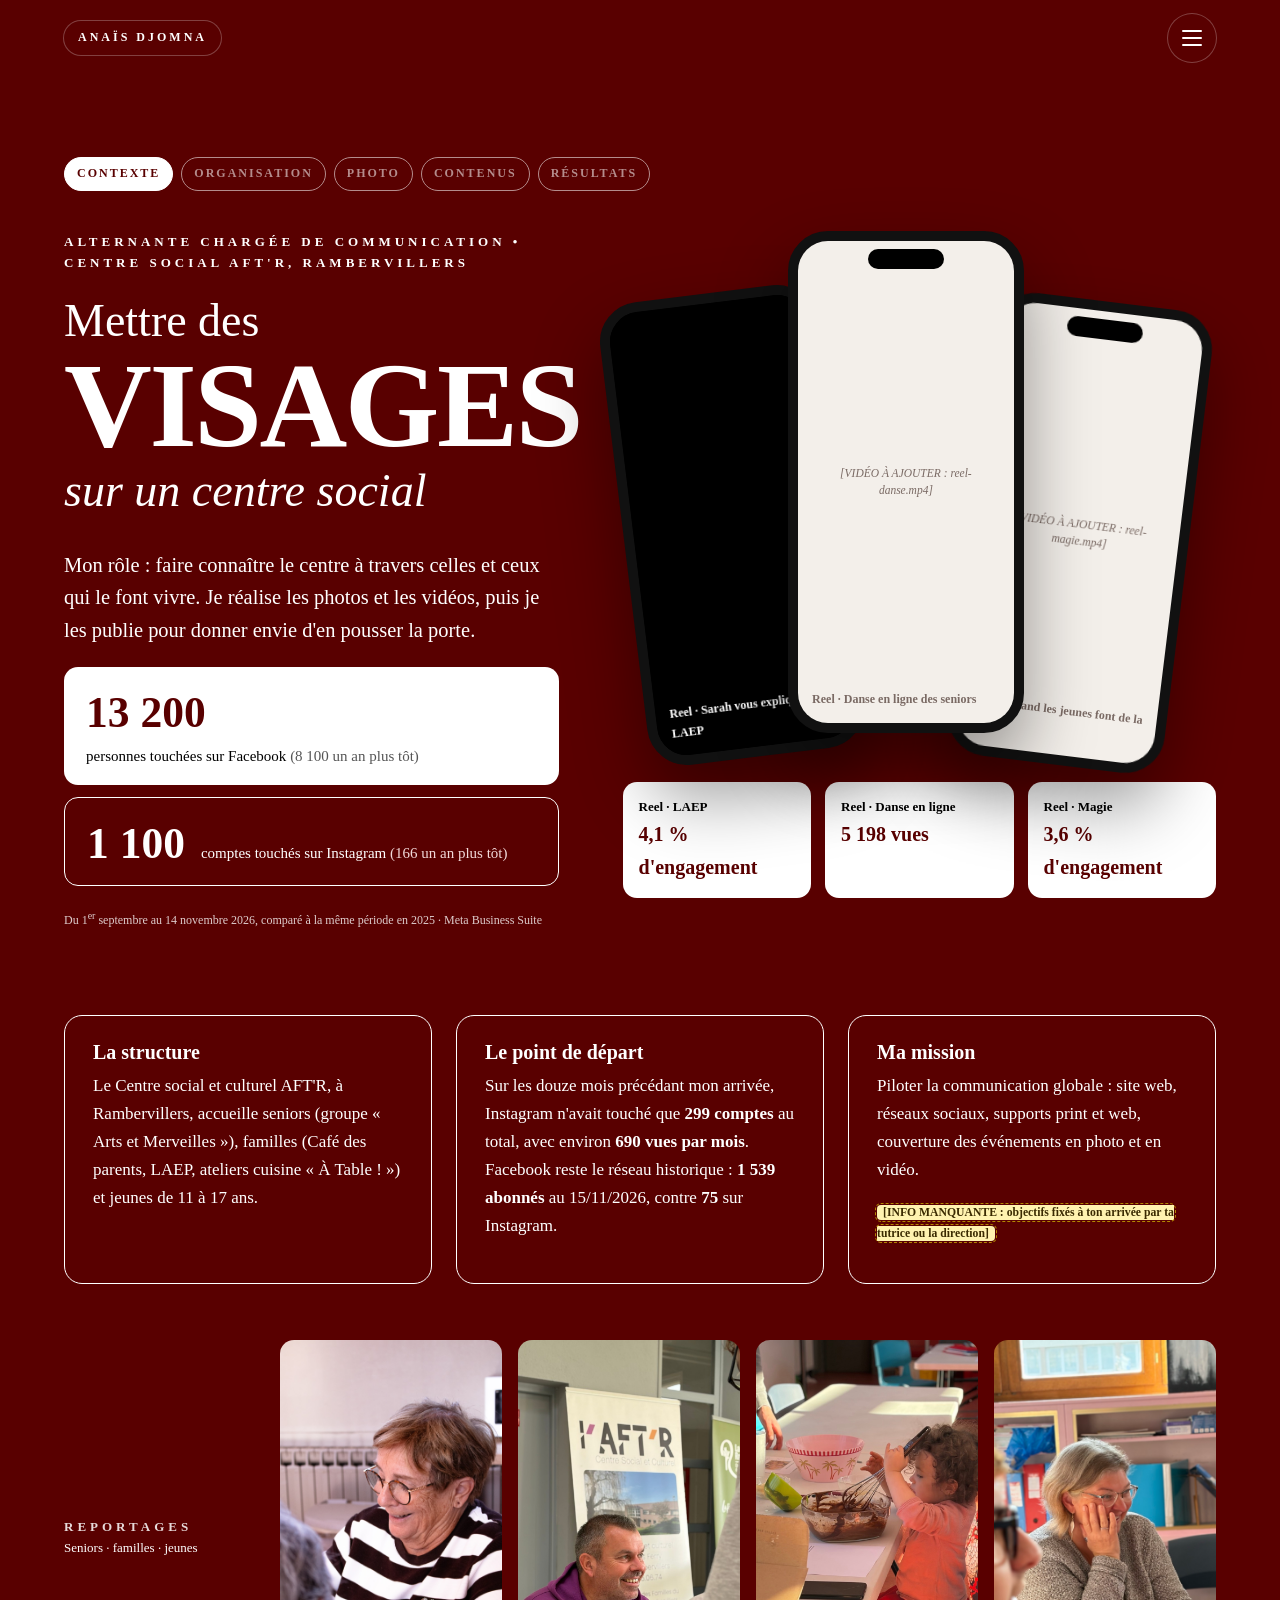
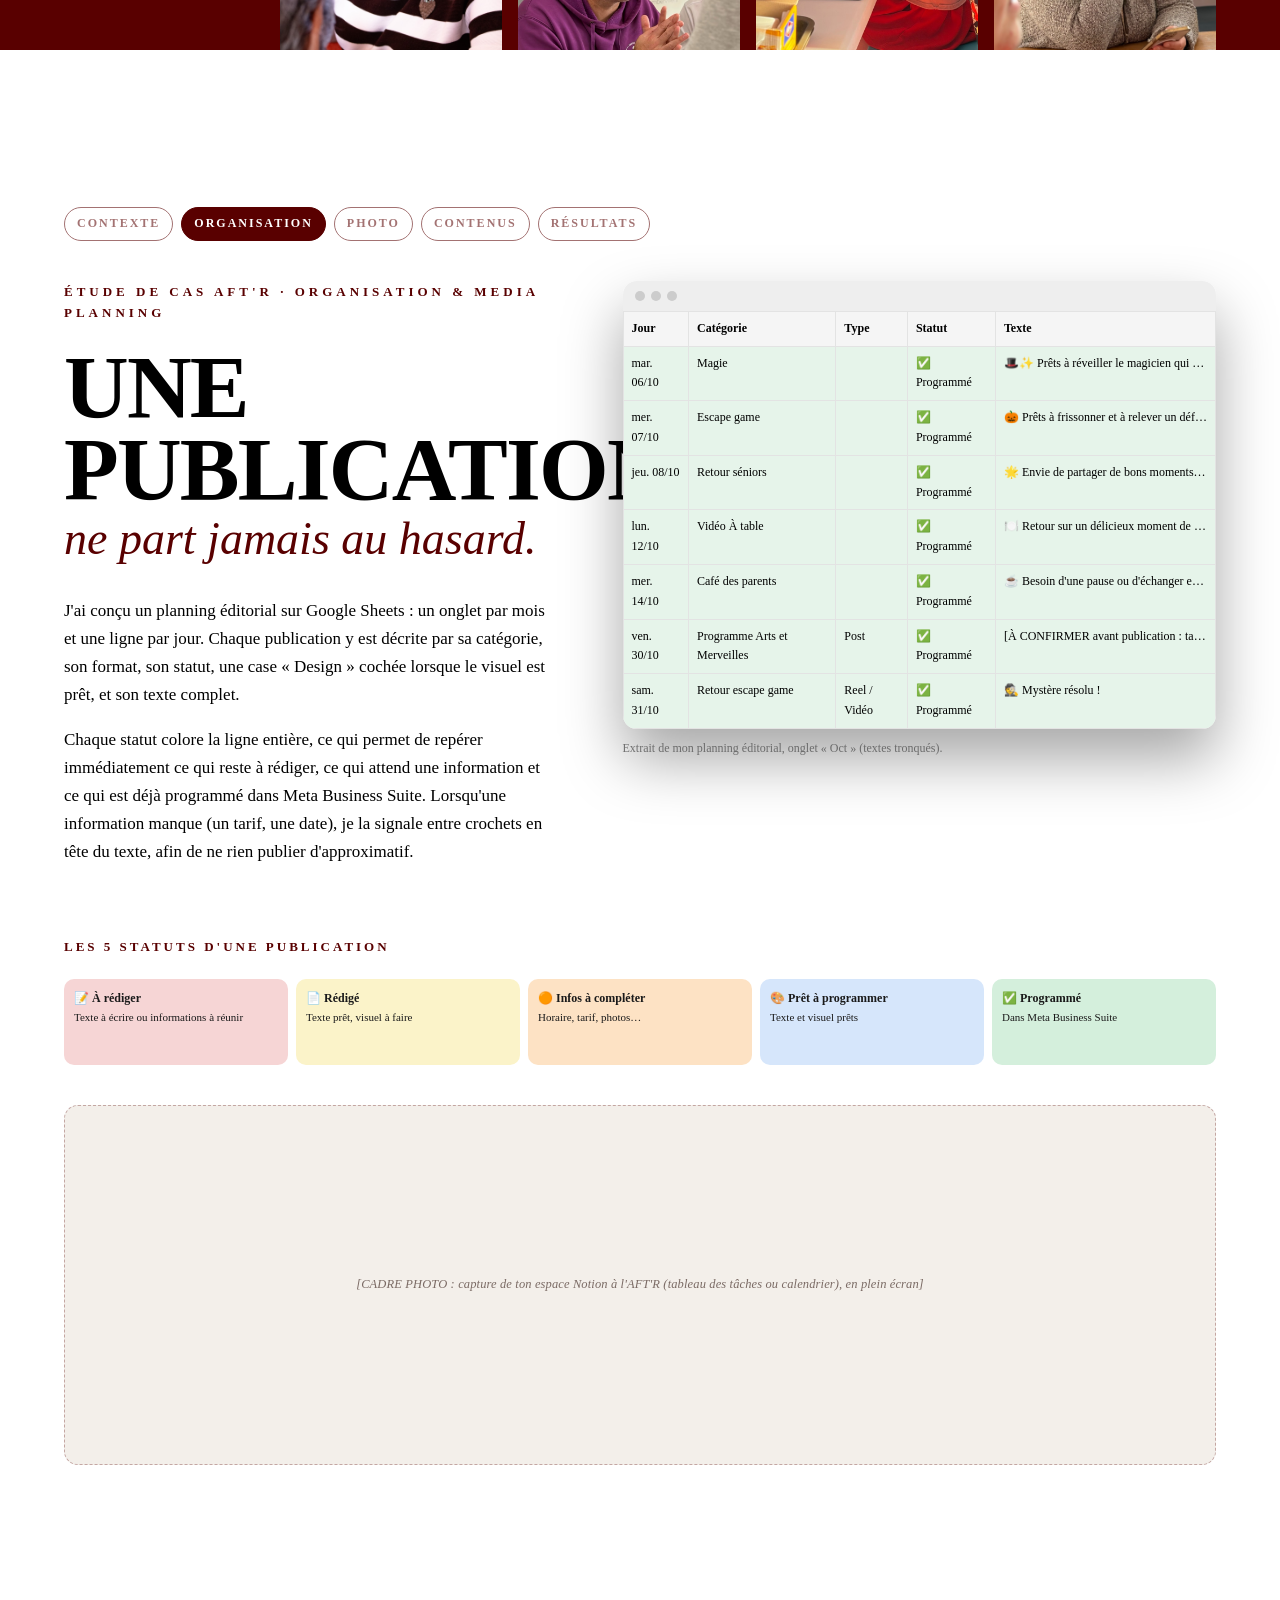
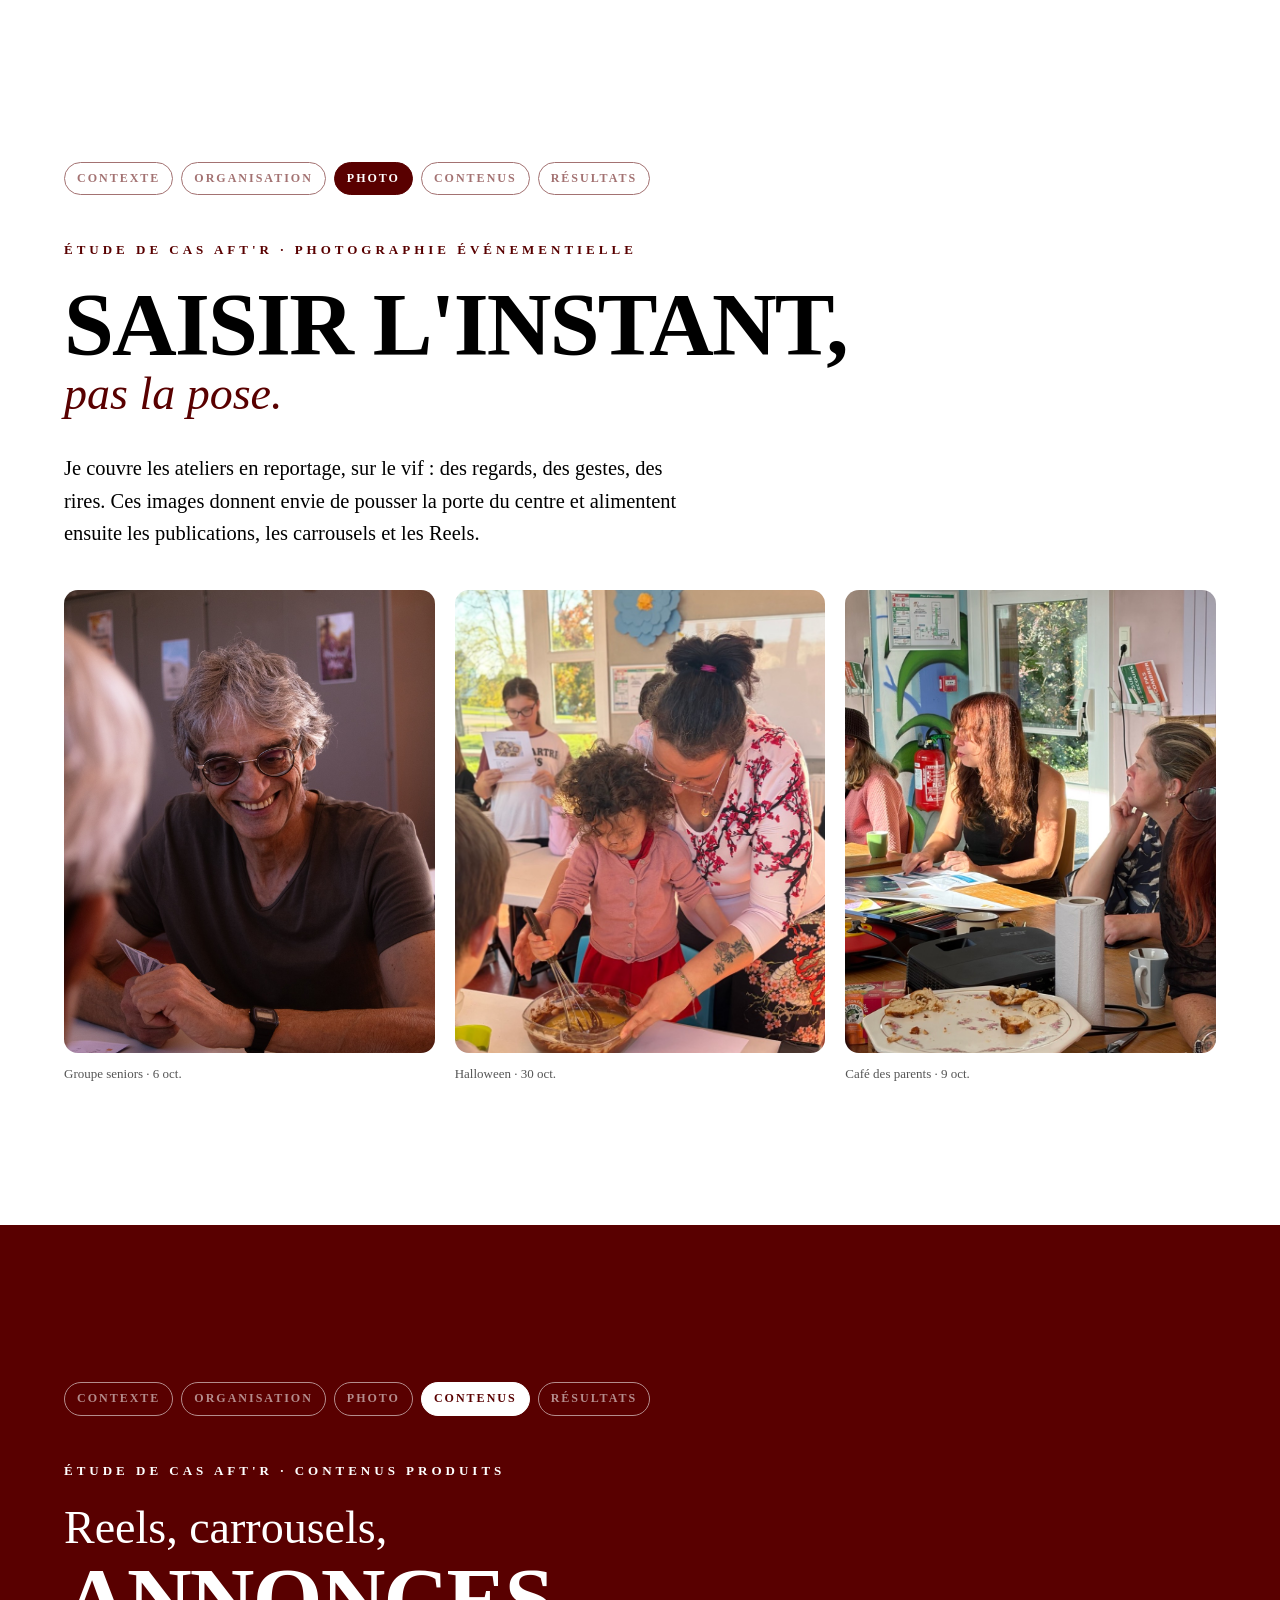
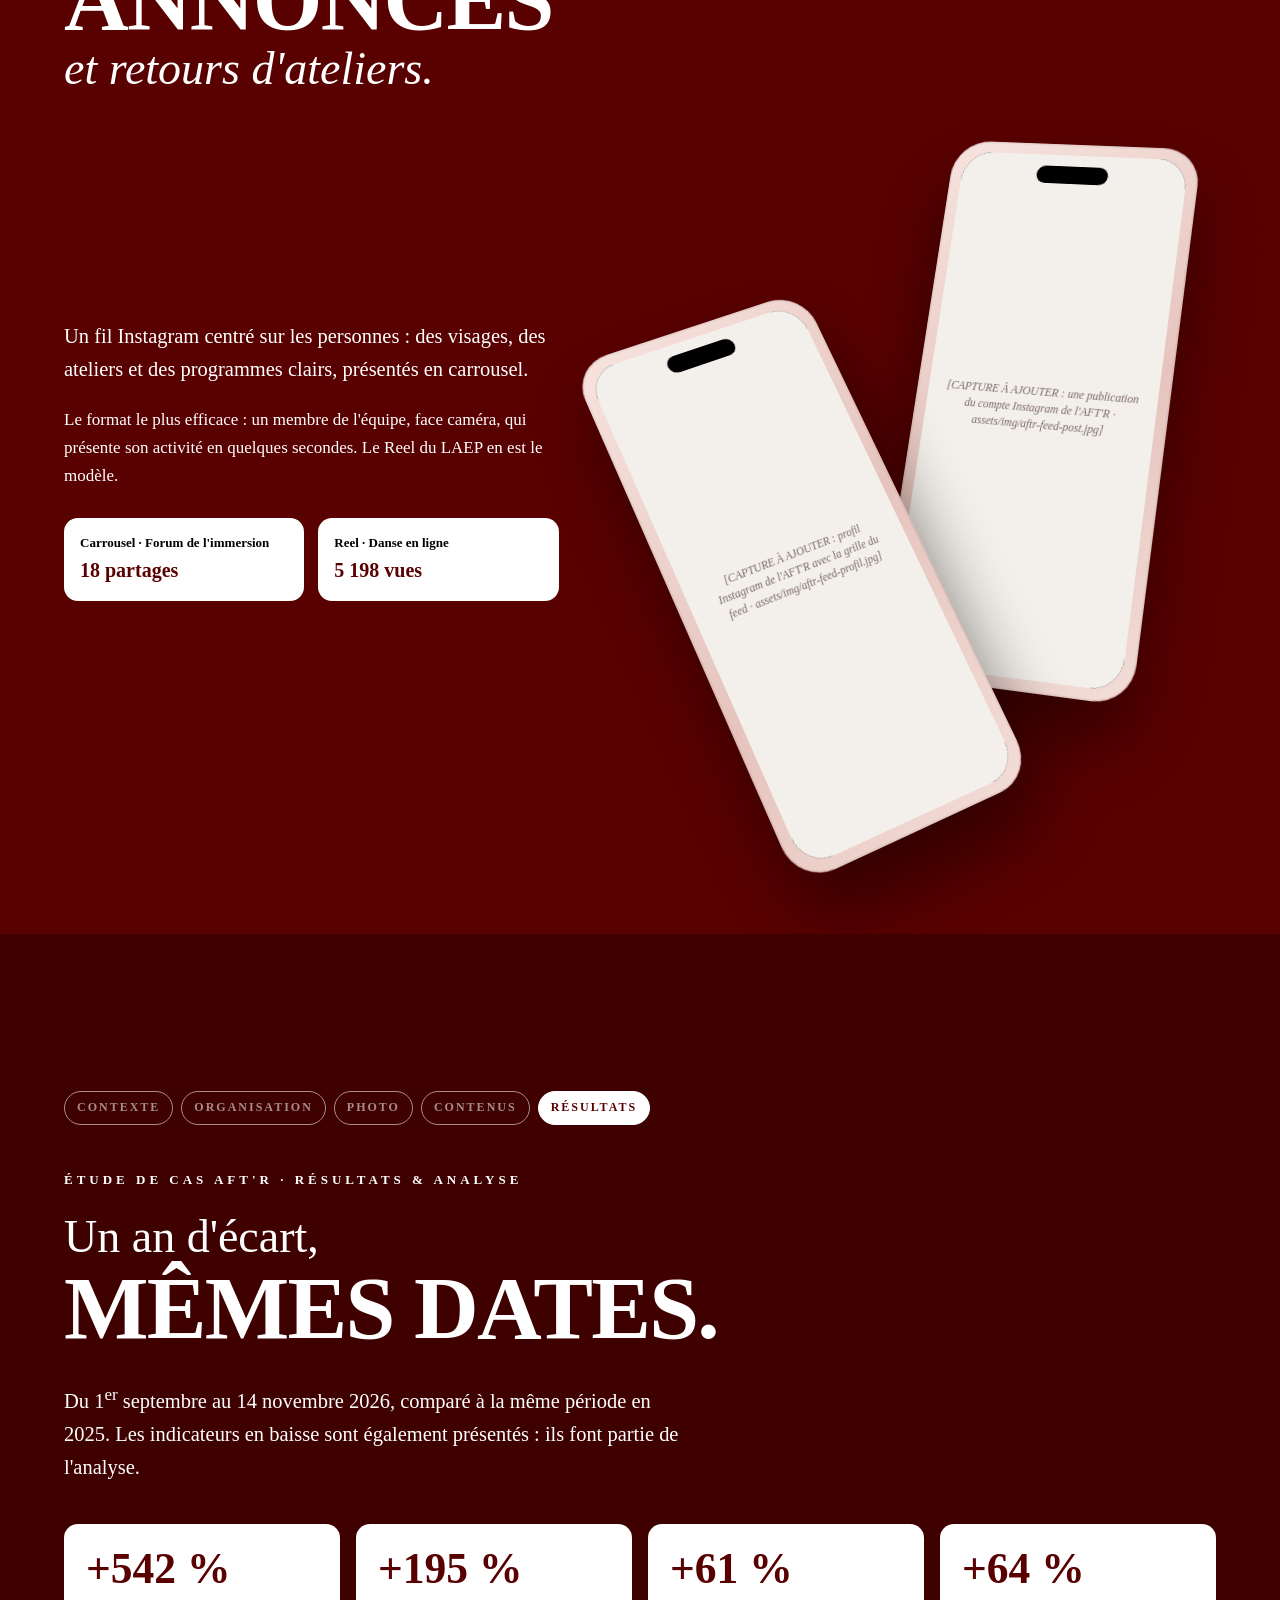
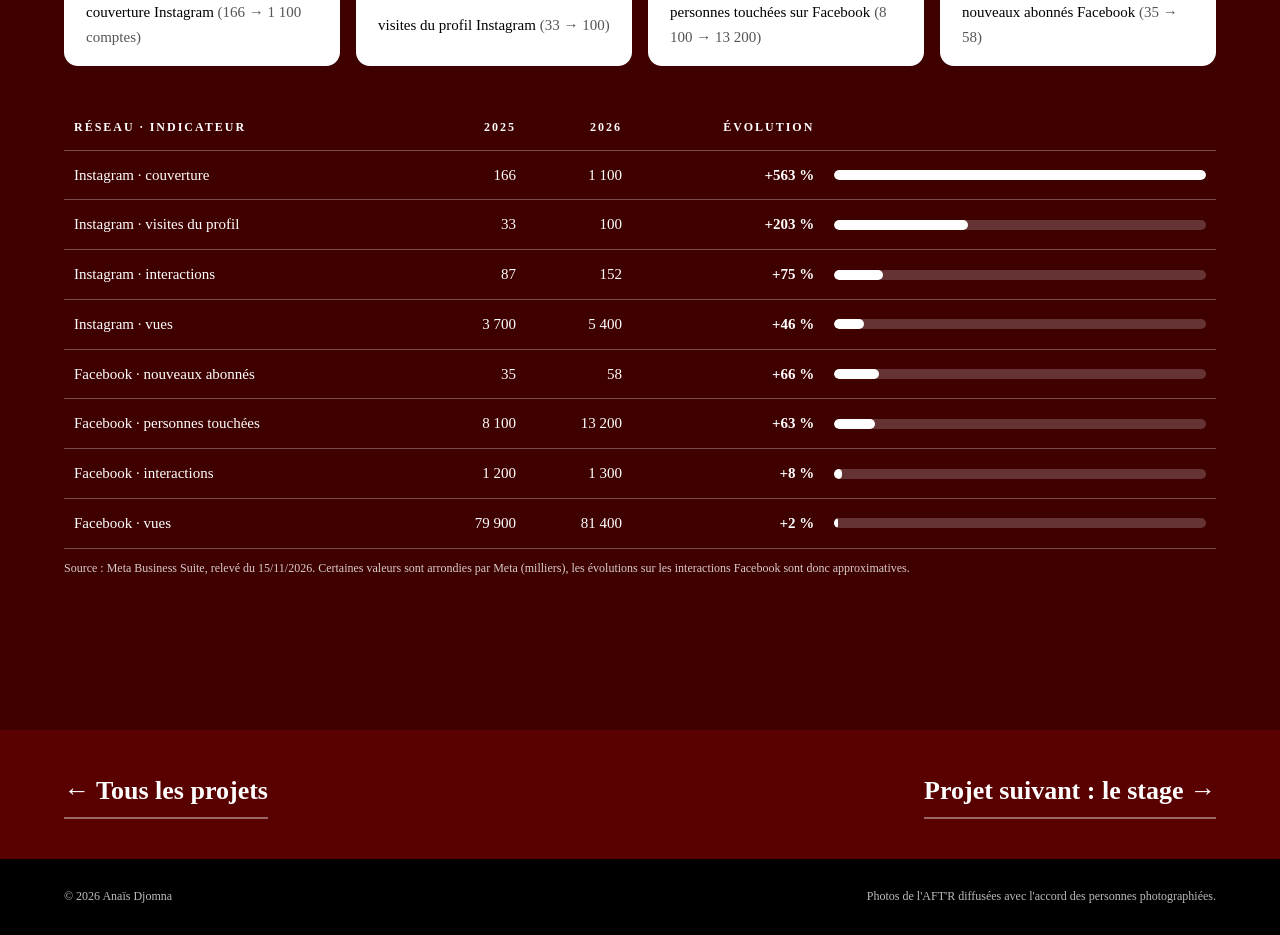
==== aftr.html @ 636b0107 "Portfolio : première mise en ligne Accueil, étude de cas alternance AFT'R et stage au Petit Atelier " ====
<!doctype html>
<html lang="fr">
  <head>
    <meta charset="utf-8" />
    <meta name="viewport" content="width=device-width, initial-scale=1" />
    <title>Centre social AFT'R · Anaïs Djomna</title>
    <meta
      name="description"
      content="Portfolio de candidature en Master communication / marketing : photo événementielle, réseaux sociaux, gestion de projet."
    />
    <link rel="preconnect" href="https://fonts.googleapis.com" />
    <link rel="preconnect" href="https://fonts.gstatic.com" crossorigin />
    <link
      rel="stylesheet"
      href="https://fonts.googleapis.com/css2?family=Nunito+Sans:ital,wght@0,300;0,400;0,700;0,900;1,300&display=swap"
    />
    <link rel="stylesheet" href="css/style.css" />
    <script>
      document.documentElement.classList.add("js");
    </script>
  </head>
  <body>
    <div class="progress" aria-hidden="true"></div>
    <header class="topbar">
      <a href="index.html">Anaïs Djomna</a>
      <button
        class="burger"
        type="button"
        aria-expanded="false"
        aria-controls="menu"
        aria-label="Ouvrir le menu"
      >
        <span></span><span></span><span></span>
      </button>
    </header>
    <nav class="menu" id="menu" aria-label="Menu principal" hidden>
      <ol>
        <li><a href="index.html#a-propos">À propos</a></li>
        <li><a href="aftr.html">Alternance • AFT'R</a></li>
        <li><a href="stage.html">Stage • LEPAG</a></li>
        <li><a href="index.html#contact">Contact</a></li>
      </ol>
    </nav>

    <main>
      <!-- =====================================================
     07 · AFT'R : CONTEXTE & DIAGNOSTIC (style A, planche A)
     ===================================================== -->
      <section class="section section--a" id="aftr">
        <div class="wrap">
          <ul class="case-nav reveal" aria-label="Étapes de l'étude de cas">
            <li class="on"><span>Contexte</span></li>
            <li>Organisation</li>
            <li>Photo</li>
            <li>Contenus</li>
            <li>Résultats</li>
          </ul>
          <div class="grid-2">
            <div>
              <p class="kicker reveal">
                Alternante chargée de communication • centre social AFT'R,
                Rambervillers
              </p>
              <div class="title reveal d1">
                <span class="light">Mettre des</span>
                <span class="heavy">visages</span>
                <span class="light it">sur un centre social</span>
              </div>
              <p class="lead reveal d2">
                Mon rôle : faire connaître le centre à travers celles et ceux
                qui le font vivre. Je réalise les photos et les vidéos, puis je
                les publie pour donner envie d'en pousser la porte.
              </p>
              <div class="stats-col reveal d3">
                <div class="stat">
                  <span class="v" data-count="13200">13 200</span
                  ><span class="l"
                    >personnes touchées sur Facebook
                    <em>(8 100 un an plus tôt)</em></span
                  >
                </div>
                <div class="stat ghost">
                  <span class="v" data-count="1100">1 100</span
                  ><span class="l"
                    >comptes touchés sur Instagram
                    <em>(166 un an plus tôt)</em></span
                  >
                </div>
                <p class="source">
                  Du 1<sup>er</sup> septembre au 14 novembre 2026, comparé à la
                  même période en 2025 · Meta Business Suite
                </p>
              </div>
            </div>
            <div>
              <div class="fan reveal d2">
                <div class="phone phone--embed">
                  <div class="embed">
                    <iframe
                      src="https://www.facebook.com/plugins/video.php?height=476&amp;href=https%3A%2F%2Fwww.facebook.com%2Freel%2F1802986270858490%2F&amp;show_text=false&amp;width=267&amp;autoplay=true&amp;t=0"
                      width="267"
                      height="476"
                      loading="lazy"
                      title="Reel Facebook : Sarah vous explique le LAEP"
                      scrolling="no"
                      frameborder="0"
                      allowfullscreen
                      allow="
                        autoplay;
                        clipboard-write;
                        encrypted-media;
                        picture-in-picture;
                        web-share;
                      "
                    ></iframe>
                  </div>
                  <div class="label">Reel · Sarah vous explique le LAEP</div>
                </div>
                <div class="phone" data-video>
                  <video muted loop playsinline preload="metadata">
                    <source
                      src="assets/video/reel-danse.mp4"
                      type="video/mp4"
                    />
                  </video>
                  <div class="screen-ph">
                    [VIDÉO À AJOUTER : reel-danse.mp4]
                  </div>
                  <button
                    class="sound"
                    type="button"
                    aria-pressed="false"
                    aria-label="Activer le son"
                  ></button>
                  <div class="label">Reel · Danse en ligne des seniors</div>
                </div>
                <div class="phone" data-video>
                  <video muted loop playsinline preload="metadata">
                    <source
                      src="assets/video/reel-magie.mp4"
                      type="video/mp4"
                    />
                  </video>
                  <div class="screen-ph">
                    [VIDÉO À AJOUTER : reel-magie.mp4]
                  </div>
                  <button
                    class="sound"
                    type="button"
                    aria-pressed="false"
                    aria-label="Activer le son"
                  ></button>
                  <div class="label">
                    Reel · Quand les jeunes font de la magie
                  </div>
                </div>
              </div>
              <div class="reel-cards reveal d3">
                <div class="reel-card">
                  <b>Reel · LAEP</b><span>4,1 % d'engagement</span>
                </div>
                <div class="reel-card">
                  <b>Reel · Danse en ligne</b><span>5 198 vues</span>
                </div>
                <div class="reel-card">
                  <b>Reel · Magie</b><span>3,6 % d'engagement</span>
                </div>
              </div>
            </div>
          </div>

          <div class="grid-3" style="margin-top: 72px">
            <div class="card line reveal">
              <h3>La structure</h3>
              <p>
                Le Centre social et culturel AFT'R, à Rambervillers, accueille
                seniors (groupe « Arts et Merveilles »), familles (Café des
                parents, LAEP, ateliers cuisine « À Table ! ») et jeunes de 11 à
                17 ans.
              </p>
            </div>
            <div class="card line reveal d1">
              <h3>Le point de départ</h3>
              <p>
                Sur les douze mois précédant mon arrivée, Instagram n'avait
                touché que <b>299 comptes</b> au total, avec environ
                <b>690 vues par mois</b>. Facebook reste le réseau historique :
                <b>1 539 abonnés</b> au 15/11/2026, contre <b>75</b> sur
                Instagram.
              </p>
            </div>
            <div class="card line reveal d2">
              <h3>Ma mission</h3>
              <p>
                Piloter la communication globale : site web, réseaux sociaux,
                supports print et web, couverture des événements en photo et en
                vidéo.
              </p>
              <p class="small">
                <span class="missing"
                  >[INFO MANQUANTE : objectifs fixés à ton arrivée par ta
                  tutrice ou la direction]</span
                >
              </p>
            </div>
          </div>

          <div class="strip reveal">
            <div class="cap">
              <span class="kicker" style="margin: 0">Reportages</span
              ><span class="small">Seniors · familles · jeunes</span>
            </div>
            <img
              src="assets/img/seniors-2255.jpg"
              alt="Participante en marinière qui sourit pendant un jeu"
              loading="lazy"
            />
            <img
              src="assets/img/aftr-accueil.jpg"
              alt="Un membre de l'équipe sourit à l'accueil, devant la kakemono de l'AFT'R"
              loading="lazy"
              style="object-position: center 62%"
            />
            <img
              src="assets/img/aftr-atelier-enfant.jpg"
              alt="Une petite fille mélange une préparation au chocolat pendant un atelier cuisine"
              loading="lazy"
              style="object-position: center 26%"
            />
            <img
              src="assets/img/cafe-9054.jpg"
              alt="Une participante sourit pendant le Café des parents"
              loading="lazy"
            />
          </div>
        </div>
      </section>

      <!-- =====================================================
     08 · ORGANISATION & MEDIA PLANNING (style B)
     ===================================================== -->
      <section class="section section--b" id="aftr-orga">
        <div class="wrap">
          <ul
            class="case-nav reveal"
            aria-label="Étapes de l'étude de cas"
            style="color: var(--bordeaux)"
          >
            <li>Contexte</li>
            <li class="on"><span>Organisation</span></li>
            <li>Photo</li>
            <li>Contenus</li>
            <li>Résultats</li>
          </ul>
          <div class="grid-2">
            <div>
              <p class="kicker reveal">
                Étude de cas AFT'R · Organisation &amp; media planning
              </p>
              <div class="title reveal d1">
                <span class="heavy md">Une publication</span>
                <span class="light it">ne part jamais au hasard.</span>
              </div>
              <p class="reveal d2">
                J'ai conçu un planning éditorial sur Google Sheets : un onglet
                par mois et une ligne par jour. Chaque publication y est décrite
                par sa catégorie, son format, son statut, une case « Design »
                cochée lorsque le visuel est prêt, et son texte complet.
              </p>
              <p class="reveal d2">
                Chaque statut colore la ligne entière, ce qui permet de repérer
                immédiatement ce qui reste à rédiger, ce qui attend une
                information et ce qui est déjà programmé dans Meta Business
                Suite. Lorsqu'une information manque (un tarif, une date), je la
                signale entre crochets en tête du texte, afin de ne rien publier
                d'approximatif.
              </p>
            </div>
            <div class="reveal d2">
              <div class="screen">
                <div class="bar"><i></i><i></i><i></i></div>
                <div class="table-scroll">
                  <table class="sheet">
                    <thead>
                      <tr>
                        <th>Jour</th>
                        <th>Catégorie</th>
                        <th>Type</th>
                        <th>Statut</th>
                        <th>Texte</th>
                      </tr>
                    </thead>
                    <tbody>
                      <tr class="ok">
                        <td>mar. 06/10</td>
                        <td>Magie</td>
                        <td></td>
                        <td>✅ Programmé</td>
                        <td class="clip">
                          🎩✨ Prêts à réveiller le magicien qui est en vous ?
                        </td>
                      </tr>
                      <tr class="ok">
                        <td>mer. 07/10</td>
                        <td>Escape game</td>
                        <td></td>
                        <td>✅ Programmé</td>
                        <td class="clip">
                          🎃 Prêts à frissonner et à relever un défi créatif…
                        </td>
                      </tr>
                      <tr class="ok">
                        <td>jeu. 08/10</td>
                        <td>Retour séniors</td>
                        <td></td>
                        <td>✅ Programmé</td>
                        <td class="clip">
                          🌟 Envie de partager de bons moments…
                        </td>
                      </tr>
                      <tr class="ok">
                        <td>lun. 12/10</td>
                        <td>Vidéo À table</td>
                        <td></td>
                        <td>✅ Programmé</td>
                        <td class="clip">
                          🍽️ Retour sur un délicieux moment de partage !
                        </td>
                      </tr>
                      <tr class="ok">
                        <td>mer. 14/10</td>
                        <td>Café des parents</td>
                        <td></td>
                        <td>✅ Programmé</td>
                        <td class="clip">
                          ☕ Besoin d'une pause ou d'échanger entre parents ?
                        </td>
                      </tr>
                      <tr class="ok">
                        <td>ven. 30/10</td>
                        <td>Programme Arts et Merveilles</td>
                        <td>Post</td>
                        <td>✅ Programmé</td>
                        <td class="clip">
                          [À CONFIRMER avant publication : tarif…]
                        </td>
                      </tr>
                      <tr class="ok">
                        <td>sam. 31/10</td>
                        <td>Retour escape game</td>
                        <td>Reel / Vidéo</td>
                        <td>✅ Programmé</td>
                        <td class="clip">🕵️ Mystère résolu !</td>
                      </tr>
                    </tbody>
                  </table>
                </div>
              </div>
              <p class="source muted">
                Extrait de mon planning éditorial, onglet « Oct » (textes
                tronqués).
              </p>
            </div>
          </div>

          <h3
            class="reveal"
            style="
              margin-top: 56px;
              font-size: 13px;
              letter-spacing: 3px;
              text-transform: uppercase;
              color: var(--bordeaux);
            "
          >
            Les 5 statuts d'une publication
          </h3>
          <div class="steps reveal d1">
            <div class="step" style="background: #f6d5d5">
              📝 À rédiger<i>Texte à écrire ou informations à réunir</i>
            </div>
            <div class="step" style="background: #fbf3c9">
              📄 Rédigé<i>Texte prêt, visuel à faire</i>
            </div>
            <div class="step" style="background: #fde2c4">
              🟠 Infos à compléter<i>Horaire, tarif, photos…</i>
            </div>
            <div class="step" style="background: #d6e6fb">
              🎨 Prêt à programmer<i>Texte et visuel prêts</i>
            </div>
            <div class="step" style="background: #d4efdc">
              ✅ Programmé<i>Dans Meta Business Suite</i>
            </div>
          </div>

          <div class="ph reveal" style="min-height: 360px; margin-top: 40px">
            [CADRE PHOTO : capture de ton espace Notion à l'AFT'R (tableau des
            tâches ou calendrier), en plein écran]
          </div>
        </div>
      </section>

      <!-- =====================================================
     09 · COUVERTURE PHOTO (style B, planche B)
     ===================================================== -->
      <section
        class="section section--b"
        id="aftr-photo"
        style="min-height: auto"
      >
        <div class="wrap">
          <ul
            class="case-nav reveal"
            aria-label="Étapes de l'étude de cas"
            style="color: var(--bordeaux)"
          >
            <li>Contexte</li>
            <li>Organisation</li>
            <li class="on"><span>Photo</span></li>
            <li>Contenus</li>
            <li>Résultats</li>
          </ul>
          <p class="kicker reveal">
            Étude de cas AFT'R · Photographie événementielle
          </p>
          <div class="title reveal d1">
            <span class="heavy md">Saisir l'instant,</span>
            <span class="light it">pas la pose.</span>
          </div>
          <p class="lead reveal d2">
            Je couvre les ateliers en reportage, sur le vif : des regards, des
            gestes, des rires. Ces images donnent envie de pousser la porte du
            centre et alimentent ensuite les publications, les carrousels et les
            Reels.
          </p>
          <div class="photo-grid">
            <figure class="reveal">
              <img
                src="assets/img/seniors-2217.jpg"
                alt="Participante qui rit pendant une partie de cartes"
                loading="lazy"
              />
              <figcaption>Groupe seniors · 6 oct.</figcaption>
            </figure>
            <figure class="reveal d1">
              <img
                src="assets/img/aftr-atelier-cuisine.jpg"
                alt="Une animatrice aide une petite fille à mélanger une préparation au chocolat"
                loading="lazy"
                style="object-position: center 10%"
              />
              <figcaption>Halloween · 30 oct.</figcaption>
            </figure>
            <figure class="reveal d2">
              <img
                src="assets/img/cafe-9036.jpg"
                alt="Parents en discussion autour d'une table au Café des parents"
                loading="lazy"
              />
              <figcaption>Café des parents · 9 oct.</figcaption>
            </figure>
          </div>
        </div>
      </section>

      <!-- =====================================================
     AFT'R · CONTENUS PRODUITS (style A)
     ===================================================== -->
      <section class="section section--a" id="aftr-contenus">
        <div class="wrap">
          <ul class="case-nav reveal" aria-label="Étapes de l'étude de cas">
            <li>Contexte</li>
            <li>Organisation</li>
            <li>Photo</li>
            <li class="on"><span>Contenus</span></li>
            <li>Résultats</li>
          </ul>
          <p class="kicker reveal">Étude de cas AFT'R · Contenus produits</p>
          <div class="title reveal d1">
            <span class="light">Reels, carrousels,</span>
            <span class="heavy md">annonces</span>
            <span class="light it">et retours d'ateliers.</span>
          </div>

          <div class="grid-2" style="align-items: center">
            <div>
              <p class="lead reveal d2">
                Un fil Instagram centré sur les personnes : des visages, des
                ateliers et des programmes clairs, présentés en carrousel.
              </p>
              <p class="reveal d2">
                Le format le plus efficace : un membre de l'équipe, face caméra,
                qui présente son activité en quelques secondes. Le Reel du LAEP
                en est le modèle.
              </p>
              <div
                class="reel-cards reveal d3"
                style="grid-template-columns: repeat(2, minmax(0, 1fr))"
              >
                <div class="reel-card">
                  <b>Carrousel · Forum de l'immersion</b
                  ><span>18 partages</span>
                </div>
                <div class="reel-card">
                  <b>Reel · Danse en ligne</b><span>5 198 vues</span>
                </div>
              </div>
            </div>
            <div
              class="feed-mock reveal d2"
              aria-label="Le feed Instagram de l'AFT'R sur deux smartphones"
            >
              <div class="iphone iphone--back">
                <div class="scr">
                  <img
                    src="assets/img/aftr-feed-post.jpg"
                    alt="Une publication du compte Instagram de l'AFT'R"
                    onerror="this.parentNode.classList.add('is-missing')"
                  />
                  <div class="scr-ph">
                    [CAPTURE À AJOUTER : une publication du compte Instagram de
                    l'AFT'R · assets/img/aftr-feed-post.jpg]
                  </div>
                </div>
              </div>
              <div class="iphone iphone--front">
                <div class="scr">
                  <img
                    src="assets/img/aftr-feed-profil.jpg"
                    alt="Le profil Instagram de l'AFT'R et la grille de son feed"
                    onerror="this.parentNode.classList.add('is-missing')"
                  />
                  <div class="scr-ph">
                    [CAPTURE À AJOUTER : profil Instagram de l'AFT'R avec la
                    grille du feed · assets/img/aftr-feed-profil.jpg]
                  </div>
                </div>
              </div>
            </div>
          </div>
        </div>
      </section>

      <!-- =====================================================
     11 · RÉSULTATS & ANALYSE (style A puis B)
     ===================================================== -->
      <section
        class="section section--a"
        id="aftr-resultats"
        style="background: var(--bordeaux-deep)"
      >
        <div class="wrap">
          <ul class="case-nav reveal" aria-label="Étapes de l'étude de cas">
            <li>Contexte</li>
            <li>Organisation</li>
            <li>Photo</li>
            <li>Contenus</li>
            <li class="on"><span>Résultats</span></li>
          </ul>
          <p class="kicker reveal">
            Étude de cas AFT'R · Résultats &amp; analyse
          </p>
          <div class="title reveal d1">
            <span class="light">Un an d'écart,</span>
            <span class="heavy md">mêmes dates.</span>
          </div>
          <p class="lead reveal d2">
            Du 1<sup>er</sup> septembre au 14 novembre 2026, comparé à la même
            période en 2025. Les indicateurs en baisse sont également présentés
            : ils font partie de l'analyse.
          </p>

          <div class="grid-4 reveal d2" style="margin: 40px 0">
            <div class="stat">
              <span class="v" data-count="563" data-prefix="+" data-suffix=" %"
                >+563 %</span
              ><span class="l"
                >couverture Instagram <em>(166 → 1 100 comptes)</em></span
              >
            </div>
            <div class="stat">
              <span class="v" data-count="203" data-prefix="+" data-suffix=" %"
                >+203 %</span
              ><span class="l"
                >visites du profil Instagram <em>(33 → 100)</em></span
              >
            </div>
            <div class="stat">
              <span class="v" data-count="63" data-prefix="+" data-suffix=" %"
                >+63 %</span
              ><span class="l"
                >personnes touchées sur Facebook <em>(8 100 → 13 200)</em></span
              >
            </div>
            <div class="stat">
              <span class="v" data-count="66" data-prefix="+" data-suffix=" %"
                >+66 %</span
              ><span class="l"
                >nouveaux abonnés Facebook <em>(35 → 58)</em></span
              >
            </div>
          </div>

          <div class="table-scroll reveal js-bars">
            <table class="compare">
              <thead>
                <tr>
                  <th>Réseau · indicateur</th>
                  <th>2025</th>
                  <th>2026</th>
                  <th>Évolution</th>
                  <th class="bar-cell"></th>
                </tr>
              </thead>
              <tbody>
                <tr>
                  <td>Instagram · couverture</td>
                  <td>166</td>
                  <td>1 100</td>
                  <td class="up">+563 %</td>
                  <td class="bar-cell">
                    <div class="hbar"><i data-w="100%"></i></div>
                  </td>
                </tr>
                <tr>
                  <td>Instagram · visites du profil</td>
                  <td>33</td>
                  <td>100</td>
                  <td class="up">+203 %</td>
                  <td class="bar-cell">
                    <div class="hbar"><i data-w="36%"></i></div>
                  </td>
                </tr>
                <tr>
                  <td>Instagram · interactions</td>
                  <td>87</td>
                  <td>152</td>
                  <td class="up">+75 %</td>
                  <td class="bar-cell">
                    <div class="hbar"><i data-w="13%"></i></div>
                  </td>
                </tr>
                <tr>
                  <td>Instagram · vues</td>
                  <td>3 700</td>
                  <td>5 400</td>
                  <td class="up">+46 %</td>
                  <td class="bar-cell">
                    <div class="hbar"><i data-w="8%"></i></div>
                  </td>
                </tr>
                <tr>
                  <td>Facebook · nouveaux abonnés</td>
                  <td>35</td>
                  <td>58</td>
                  <td class="up">+66 %</td>
                  <td class="bar-cell">
                    <div class="hbar"><i data-w="12%"></i></div>
                  </td>
                </tr>
                <tr>
                  <td>Facebook · personnes touchées</td>
                  <td>8 100</td>
                  <td>13 200</td>
                  <td class="up">+63 %</td>
                  <td class="bar-cell">
                    <div class="hbar"><i data-w="11%"></i></div>
                  </td>
                </tr>
                <tr>
                  <td>Facebook · interactions</td>
                  <td>1 200</td>
                  <td>1 300</td>
                  <td class="up">+8 %</td>
                  <td class="bar-cell">
                    <div class="hbar"><i data-w="2%"></i></div>
                  </td>
                </tr>
                <tr>
                  <td>Facebook · vues</td>
                  <td>79 900</td>
                  <td>81 400</td>
                  <td class="up">+2 %</td>
                  <td class="bar-cell">
                    <div class="hbar"><i data-w="1%"></i></div>
                  </td>
                </tr>
  
              </tbody>
            </table>
          </div>
          <p class="source">
            Source : Meta Business Suite, relevé du 15/11/2026. Certaines
            valeurs sont arrondies par Meta (milliers), les évolutions sur les
            interactions Facebook sont donc approximatives.
          </p>
        </div>
      </section>

      <nav class="next-nav" aria-label="Autres projets">
        <a href="index.html#projets">← Tous les projets</a>
        <a href="stage.html">Projet suivant : le stage →</a>
      </nav>
    </main>

    <footer class="footer">
      <span>© 2026 Anaïs Djomna</span>
      <span>
        Photos de l'AFT'R diffusées avec l'accord des personnes photographiées.
      </span>
    </footer>

    <script src="js/main.js"></script>
  </body>
</html>
---- css/style.css ----
/* =========================================================
   Portfolio Anaïs Djomna — feuille de style
   Charte : Avenir · #FFFFFF · #000000 · #590000
   A = « Bordeaux éditorial » (ouvertures, réseaux sociaux)
   B = « Galerie vivante » (pages photo)
   ========================================================= */

:root {
  --bordeaux: #590000;
  --bordeaux-deep: #3f0000;
  --rose: #f2d9d9;
  --white: #ffffff;
  --black: #000000;
  --grey-1: #f4f2f2;
  --grey-2: #d9d6d6;
  --grey-text: #555555;
  --font: "Avenir Next", Avenir;
  --gutter: clamp(16px, 5vw, 80px);
  --max: 1320px;
  --radius: 14px;
  --ease: cubic-bezier(.2, .7, .2, 1);
}

*, *::before, *::after { box-sizing: border-box; }
html { scroll-behavior: smooth; -webkit-text-size-adjust: 100%; overflow-x: clip; }
body {
  margin: 0;
  background: var(--white);
  color: var(--black);
  font-family: var(--font);
  font-size: 17px;
  line-height: 1.65;
  overflow-x: hidden;
}
img, video { display: block; max-width: 100%; }
a { color: inherit; }
p { margin: 0 0 1em; }
h1, h2, h3, h4 { margin: 0; line-height: 1; }

/* ---------- Navigation fixe ---------- */
.topbar {
  position: fixed; inset: 0 0 auto 0; z-index: 50;
  display: flex; align-items: center; justify-content: space-between;
  padding: 14px var(--gutter);
  font-size: 12px; letter-spacing: 3px; text-transform: uppercase; font-weight: 700;
  pointer-events: none;
}
.topbar a { pointer-events: auto; text-decoration: none; color: var(--white); background: var(--bordeaux); padding: 7px 14px; border-radius: 999px; box-shadow: 0 0 0 1px rgba(255,255,255,.25); }
.topbar a:focus-visible { outline: 3px solid var(--black); outline-offset: 2px; }
.progress {
  position: fixed; top: 0; left: 0; height: 3px; width: 100%; z-index: 51;
  background: var(--bordeaux); transform-origin: left; transform: scaleX(0);
}

/* ---------- Sections ---------- */
.section {
  position: relative;
  min-height: 100vh;
  padding: clamp(80px, 11vw, 140px) var(--gutter);
  overflow: hidden;
}
.section--a { background: var(--bordeaux); color: var(--white); }
.section--b { background: var(--white); color: var(--black); }
.section--grey { background: var(--grey-1); }
.wrap { max-width: var(--max); margin: 0 auto; position: relative; }

.kicker {
  display: inline-block;
  font-size: 13px; letter-spacing: 4px; text-transform: uppercase; font-weight: 700;
  margin-bottom: 22px;
}
.section--b .kicker { color: var(--bordeaux); }
.section--a .kicker { opacity: .85; }

/* Titres façon planche A : Heavy capitales + light italique */
.title { display: flex; flex-direction: column; gap: 4px; margin-bottom: 32px; }
.title .light { font-size: clamp(26px, 3.6vw, 46px); font-weight: 300; line-height: 1.1; }
.title .light.it { font-style: italic; }
.title .heavy {
  font-size: clamp(54px, 9.5vw, 128px); font-weight: 900; line-height: .92;
  letter-spacing: -.02em; text-transform: uppercase;
}
.title .heavy.md { font-size: clamp(44px, 7vw, 96px); }
.section--b .title .light.it { color: var(--bordeaux); }

.lead { font-size: clamp(18px, 1.6vw, 21px); line-height: 1.6; max-width: 620px; }
.muted { color: var(--grey-text); }
.section--a .muted { color: var(--rose); }
.small { font-size: 13px; }
.source { font-size: 12px; opacity: .8; margin-top: 10px; }

.grid-2 { display: grid; grid-template-columns: minmax(0, 1fr) minmax(0, 1.2fr); gap: clamp(32px, 5vw, 72px); align-items: start; }
.grid-3 { display: grid; grid-template-columns: repeat(3, minmax(0, 1fr)); gap: 24px; }
.grid-4 { display: grid; grid-template-columns: repeat(4, minmax(0, 1fr)); gap: 16px; }

/* ---------- Infos manquantes & cadres photo ---------- */
.missing {
  display: inline;
  background: #fff3b0; color: #3a2a00;
  outline: 1.5px dashed #b38600; outline-offset: 1px;
  padding: 1px 6px; border-radius: 4px;
  font-size: .9em; font-weight: 700; font-style: normal;
}
.ph {
  display: flex; align-items: center; justify-content: center; text-align: center;
  background: #F3EFEA;
  color: #7a6a64; border: 1px dashed rgba(89, 0, 0, .3); border-radius: var(--radius);
  padding: 24px; font-size: 12.5px; font-weight: 400; font-style: italic; letter-spacing: .01em; line-height: 1.5;
  min-height: 160px; width: 100%; height: 100%;
}

/* ---------- Apparitions au scroll ---------- */
.js .reveal { opacity: 0; transform: translateY(36px); transition: opacity .9s var(--ease), transform .9s var(--ease); }
.js .reveal.is-in { opacity: 1; transform: none; }
.reveal.d1 { transition-delay: .1s; } .reveal.d2 { transition-delay: .2s; } .reveal.d3 { transition-delay: .3s; } .reveal.d4 { transition-delay: .4s; }
@media (prefers-reduced-motion: reduce) {
  .reveal { opacity: 1; transform: none; transition: none; }
  html { scroll-behavior: auto; }
}

/* =========================================================
   01 COUVERTURE
   ========================================================= */
.cover { display: grid; grid-template-columns: minmax(0, 1.1fr) minmax(0, .9fr); gap: 48px; align-items: center; min-height: calc(100vh - 160px); }
.cover h1 { font-size: clamp(64px, 12vw, 176px); font-weight: 900; line-height: .86; letter-spacing: -.03em; }
.cover h1 span { display: block; }
.cover .role { font-size: clamp(22px, 2.6vw, 34px); font-weight: 300; font-style: italic; margin: 26px 0 8px; }
.cover .meta { font-size: 14px; letter-spacing: 3px; text-transform: uppercase; font-weight: 700; opacity: .85; }
.cover-photos { position: relative; height: min(76vh, 640px); }
.cover-photos .pola { position: absolute; }
.cover-photos .pola:nth-child(1) { left: 0; top: 8%; width: 58%; transform: rotate(-5deg); }
.cover-photos .pola:nth-child(2) { right: 0; top: 0; width: 50%; transform: rotate(4deg); z-index: 2; }
.cover-photos .pola:nth-child(3) { left: 22%; bottom: 0; width: 52%; transform: rotate(-1.5deg); z-index: 3; }
.scroll-hint { position: absolute; left: var(--gutter); bottom: 32px; font-size: 12px; letter-spacing: 3px; text-transform: uppercase; opacity: .8; }
.scroll-hint::after { content: ""; display: inline-block; width: 1px; height: 28px; background: currentColor; margin-left: 12px; vertical-align: middle; animation: hint 1.8s ease-in-out infinite; transform-origin: top; }
@keyframes hint { 0%, 100% { transform: scaleY(.3); } 50% { transform: scaleY(1); } }

/* ---------- Polaroïds (planche B) ---------- */
.pola { background: var(--white); padding: 10px 10px 38px; box-shadow: 0 20px 44px rgba(0,0,0,.22); transition: transform .5s var(--ease); }
.pola img, .pola .ph { width: 100%; aspect-ratio: 4 / 5; object-fit: cover; }
.pola figcaption { position: absolute; left: 12px; right: 12px; bottom: 10px; font-size: 12px; color: var(--grey-text); }
.pola { position: relative; }
.pola:hover { transform: rotate(0) scale(1.03) !important; z-index: 10; }

/* =========================================================
   02 À PROPOS (planche B : grande photo à fond perdu)
   ========================================================= */
.split { overflow: hidden; display: grid; grid-template-columns: minmax(0, 1fr) minmax(0, 1.15fr); min-height: 100vh; padding: 0; }
.split .bleed { position: relative; min-height: 60vh; }
.split .bleed img, .split .bleed .ph { position: absolute; inset: 0; width: 100%; height: 100%; object-fit: cover; }
.split .bleed .tag {
  position: absolute; left: 32px; bottom: 32px; background: var(--bordeaux); color: var(--white);
  padding: 12px 18px; font-size: 12px; letter-spacing: 3px; text-transform: uppercase; font-weight: 700;
}
.split .content { padding: clamp(80px, 9vw, 130px) var(--gutter); align-self: center; }
.pills { display: flex; flex-wrap: wrap; gap: 8px; margin-top: 18px; padding: 0; list-style: none; }
.pills li { padding: 6px 14px; border-radius: 999px; background: var(--bordeaux); color: var(--white); font-size: 13px; font-weight: 700; }
.section--a .pills li { background: var(--white); color: var(--bordeaux); }
.pills.outline li { background: transparent; border: 1.5px solid currentColor; color: inherit; }

/* =========================================================
   03 SOMMAIRE
   ========================================================= */
.toc { list-style: none; padding: 0; margin: 0; columns: 2; column-gap: 64px; }
.toc li { break-inside: avoid; border-top: 1px solid rgba(255,255,255,.35); }
.toc a { display: grid; grid-template-columns: 64px 1fr; align-items: baseline; padding: 14px 0; text-decoration: none; transition: padding .3s var(--ease); }
.toc a:hover { padding-left: 10px; }
.toc .n { font-size: 30px; font-weight: 300; font-style: italic; }
.toc .t { font-size: 19px; font-weight: 700; }
.toc .s { grid-column: 2; font-size: 14px; opacity: .8; }

/* =========================================================
   04 PARCOURS
   ========================================================= */
.timeline { position: relative; margin-top: 24px; }
.timeline::before { content: ""; position: absolute; left: 140px; top: 0; bottom: 0; width: 2px; background: var(--bordeaux); }
.tl-item { display: grid; grid-template-columns: 140px minmax(0, 1fr); gap: 40px; padding: 0 0 36px; position: relative; }
.tl-item::before { content: ""; position: absolute; left: 134px; top: 8px; width: 14px; height: 14px; border-radius: 50%; background: var(--white); border: 3px solid var(--bordeaux); }
.tl-item.is-now::before { background: var(--bordeaux); }
.tl-date { font-size: 14px; font-weight: 700; color: var(--bordeaux); text-align: right; padding-right: 8px; }
.tl-body h3 { font-size: 22px; font-weight: 900; margin-bottom: 4px; }
.tl-body .where { font-size: 15px; color: var(--grey-text); margin-bottom: 8px; }
.tl-body ul { margin: 0; padding-left: 18px; }
.facts { display: grid; grid-template-columns: repeat(3, minmax(0, 1fr)); gap: 16px; margin-top: 48px; }
.fact { border: 1.5px solid var(--black); border-radius: var(--radius); padding: 18px 20px; }
.fact h4 { font-size: 12px; letter-spacing: 3px; text-transform: uppercase; color: var(--bordeaux); margin-bottom: 8px; }

/* =========================================================
   05 PILIERS
   ========================================================= */
.pillar { background: var(--white); color: var(--black); border-radius: 22px; padding: 10px; display: flex; }
.pillar-in { border: 2px solid var(--bordeaux); border-radius: 16px; padding: 28px 26px; display: flex; flex-direction: column; gap: 12px; flex: 1; }
.pillar .num { font-size: 64px; font-weight: 300; font-style: italic; color: var(--bordeaux); line-height: 1; }
.pillar h3 { font-size: 26px; font-weight: 900; line-height: 1.1; }
.pillar ul { margin: 0; padding-left: 18px; font-size: 15px; }
.pillar .thumb { margin-top: auto; border-radius: 10px; overflow: hidden; aspect-ratio: 16 / 10; }
.pillar .thumb img { width: 100%; height: 100%; object-fit: cover; transition: transform .8s var(--ease); }
.pillar:hover .thumb img { transform: scale(1.06); }

/* =========================================================
   06 STACK
   ========================================================= */
.stack-group { margin-bottom: 40px; }
.stack-group h3 { font-size: 13px; letter-spacing: 3px; text-transform: uppercase; color: var(--bordeaux); margin-bottom: 14px; }
.tools { display: grid; grid-template-columns: repeat(auto-fill, minmax(180px, 1fr)); gap: 14px; }
.tool { display: flex; align-items: center; gap: 14px; padding: 14px 16px; border-radius: var(--radius); background: var(--grey-1); transition: transform .3s var(--ease), background .3s; }
.tool:hover { transform: translateY(-4px); background: var(--rose); }
.tool .ico { flex: none; width: 44px; height: 44px; border-radius: 10px; background: var(--black); color: var(--white); display: grid; place-items: center; font-weight: 900; font-size: 16px; }
.tool .ico.bx { background: var(--bordeaux); }
.tool b { display: block; font-size: 15px; line-height: 1.2; }
.tool span { font-size: 12px; color: var(--grey-text); }

/* =========================================================
   Cartes chiffres (planche A)
   ========================================================= */
.stat { display: flex; align-items: baseline; flex-wrap: wrap; gap: 6px 16px; padding: 16px 22px; border-radius: var(--radius); background: var(--white); color: var(--bordeaux); }
.stat .v { font-size: clamp(32px, 3.4vw, 44px); font-weight: 900; line-height: 1.2; padding-top: .06em; }
.stat .l { font-size: 15px; color: var(--black); }
.stat .l em { color: var(--grey-text); font-style: normal; }
.stat.ghost { background: transparent; color: var(--white); border: 1.5px solid var(--white); }
.stat.ghost .l { color: var(--white); }
.stat.ghost .l em { color: var(--rose); }
.stats-col { display: flex; flex-direction: column; gap: 12px; }

.big-num { font-size: clamp(56px, 7vw, 96px); font-weight: 900; line-height: .95; color: var(--bordeaux); letter-spacing: -.02em; }
.section--a .big-num { color: var(--white); }

/* =========================================================
   Téléphones (Reels)
   ========================================================= */
.fan { position: relative; width: 100%; max-width: 680px; aspect-ratio: 680 / 600; margin: 0 auto; }
.phone {
  position: absolute; width: 250px; aspect-ratio: 9 / 19.2;
  border-radius: 40px; border: 10px solid #111; background: #111;
  overflow: hidden; box-shadow: 0 34px 70px rgba(0,0,0,.4);
  transition: transform .6s var(--ease);
}
.phone::before { content: ""; position: absolute; top: 8px; left: 50%; width: 76px; height: 20px; margin-left: -38px; border-radius: 12px; background: #000; z-index: 3; }
.phone video, .phone img { width: 100%; height: 100%; object-fit: cover; }
.phone .screen-ph {
  position: absolute; inset: 0; display: none; flex-direction: column; align-items: center; justify-content: center; gap: 10px;
  padding: 20px; text-align: center; color: #7a6a64; font-size: 11.5px; font-weight: 400; font-style: italic; line-height: 1.5;
  background: #F3EFEA;
}
.phone.is-missing .screen-ph { display: flex; }
.phone.is-missing video { display: none; }
.phone .label { position: absolute; left: 0; right: 0; bottom: 0; padding: 40px 14px 14px; background: linear-gradient(transparent, rgba(0,0,0,.75)); color: #fff; font-size: 12px; font-weight: 700; z-index: 2; }
.sound {
  position: absolute; top: 40px; right: 10px; z-index: 4;
  width: 40px; height: 40px; border-radius: 50%; border: 0; cursor: pointer;
  background: rgba(255,255,255,.92); color: #000; display: grid; place-items: center;
}
.sound svg { width: 20px; height: 20px; }
.sound:focus-visible { outline: 3px solid var(--rose); outline-offset: 2px; }
.phone.is-missing .sound { display: none; }
.fan .phone { width: 36.8%; border-width: clamp(6px, 1.4vw, 10px); border-radius: clamp(24px, 5.5vw, 40px); }
.fan .phone:nth-child(1) { left: 0; top: 11.7%; transform: rotate(-7deg); }
.fan .phone:nth-child(2) { left: 27.9%; top: 0; z-index: 2; width: 39.7%; }
.fan .phone:nth-child(3) { left: 58.8%; top: 13.3%; transform: rotate(7deg); }
.fan .phone:hover { transform: rotate(0) translateY(-10px); z-index: 5; }
.reel-cards { display: grid; grid-template-columns: repeat(3, minmax(0, 1fr)); gap: 14px; margin-top: 28px; }
.reel-card { background: var(--white); color: var(--black); border-radius: var(--radius); padding: 14px 16px; }
.reel-card b { display: block; font-size: 13px; }
.reel-card span { font-size: 20px; font-weight: 900; color: var(--bordeaux); }

.phones-row { display: flex; gap: 28px; justify-content: center; flex-wrap: wrap; margin-top: 40px; }
.phones-row .phone { position: relative; width: 230px; }

/* =========================================================
   Bandes photo & galerie
   ========================================================= */
.strip { display: grid; grid-template-columns: 200px repeat(4, minmax(0, 1fr)); gap: 16px; margin-top: 56px; height: 170px; }
.strip img { width: 100%; height: 100%; object-fit: cover; border-radius: var(--radius); }
.strip .cap { display: flex; flex-direction: column; justify-content: center; }

.polas { position: relative; width: 100%; max-width: 700px; aspect-ratio: 700 / 500; }
.polas .pola { position: absolute; width: 34%; }
.polas .pola:nth-child(1) { left: 0; top: 8.5%; transform: rotate(-6deg); }
.polas .pola:nth-child(2) { left: 28.6%; top: 0; transform: rotate(3deg); z-index: 2; }
.polas .pola:nth-child(3) { left: 58.6%; top: 12.8%; transform: rotate(-2deg); z-index: 3; width: 40%; }

.masonry { columns: 4 240px; column-gap: 14px; }
.masonry figure { margin: 0 0 14px; break-inside: avoid; position: relative; overflow: hidden; border-radius: 10px; cursor: zoom-in; }
.masonry img { width: 100%; transition: transform .8s var(--ease); }
.masonry figure:hover img { transform: scale(1.05); }
.masonry figcaption { position: absolute; left: 0; right: 0; bottom: 0; padding: 30px 12px 10px; color: #fff; font-size: 12px; font-weight: 700; background: linear-gradient(transparent, rgba(0,0,0,.6)); opacity: 0; transition: opacity .3s; }
.masonry figure:hover figcaption, .masonry figure:focus-within figcaption { opacity: 1; }
.masonry button { all: unset; display: block; cursor: zoom-in; }
.masonry button:focus-visible { outline: 3px solid var(--bordeaux); outline-offset: 2px; }

.event-head { display: flex; justify-content: space-between; align-items: flex-end; gap: 24px; border-top: 1px solid var(--black); padding-top: 16px; margin: 64px 0 22px; flex-wrap: wrap; }
.event-head h3 { font-size: clamp(26px, 3vw, 38px); font-weight: 900; text-transform: uppercase; }
.event-head p { margin: 0; font-size: 14px; color: var(--grey-text); }

/* Lightbox */
.lightbox { position: fixed; inset: 0; z-index: 100; background: rgba(0,0,0,.92); display: none; align-items: center; justify-content: center; padding: 24px; }
.lightbox.open { display: flex; }
.lightbox img { max-height: 90vh; max-width: 92vw; object-fit: contain; }
.lightbox button { position: absolute; top: 18px; right: 18px; width: 48px; height: 48px; border-radius: 50%; border: 0; background: #fff; font-size: 22px; cursor: pointer; }

/* =========================================================
   Étude de cas : blocs
   ========================================================= */
.case-nav { display: flex; gap: 8px; flex-wrap: wrap; margin-bottom: 40px; padding: 0; list-style: none; }
.case-nav li { font-size: 12px; letter-spacing: 2px; text-transform: uppercase; font-weight: 700; padding: 6px 12px; border-radius: 999px; border: 1.5px solid currentColor; opacity: .55; }
.case-nav li.on { opacity: 1; background: currentColor; }
.case-nav li.on span { color: var(--bordeaux); }
.section--b .case-nav li.on span { color: var(--white); }

.card { background: var(--white); color: var(--black); border-radius: 18px; padding: 26px 28px; }
.card h3 { font-size: 20px; font-weight: 900; margin-bottom: 10px; }
.card.line { border: 1.5px solid var(--black); background: transparent; }
.section--a .card.line { border-color: var(--white); color: var(--white); }
.card ul { margin: 0; padding-left: 18px; }

.quote { font-size: clamp(24px, 2.6vw, 34px); font-weight: 300; font-style: italic; line-height: 1.3; border-left: 0; margin: 0; }

/* Process (planning) */
.steps { display: grid; grid-template-columns: repeat(5, minmax(0, 1fr)); gap: 8px; margin: 26px 0; }
.step { border-radius: 10px; padding: 12px 10px; font-size: 12px; font-weight: 700; line-height: 1.3; min-height: 86px; color: #1a1a1a; }
.step i { display: block; font-style: normal; font-size: 11px; font-weight: 400; margin-top: 4px; }

/* Mockup écran planning */
.screen { background: #fff; color: #000; border-radius: 14px; box-shadow: 0 30px 60px rgba(0,0,0,.35); overflow: hidden; }
.screen .bar { display: flex; gap: 6px; padding: 10px 12px; background: #eee; }
.screen .bar i { width: 10px; height: 10px; border-radius: 50%; background: #ccc; }
.sheet { width: 100%; border-collapse: collapse; font-size: 12px; }
.sheet th, .sheet td { border: 1px solid #e3e3e3; padding: 7px 8px; text-align: left; vertical-align: top; }
.sheet th { background: #f5f5f5; font-weight: 700; }
.sheet tr.ok td { background: #e6f4ea; }
.table-scroll { overflow-x: auto; max-width: 100%; }
.sheet .clip { max-width: 220px; white-space: nowrap; overflow: hidden; text-overflow: ellipsis; }

/* Tableau comparatif */
.compare { width: 100%; border-collapse: collapse; font-size: 15px; }
.compare th, .compare td { padding: 12px 10px; border-bottom: 1px solid rgba(255,255,255,.3); text-align: right; }
.compare th:first-child, .compare td:first-child { text-align: left; }
.compare th { font-size: 12px; letter-spacing: 2px; text-transform: uppercase; }
.compare .up { font-weight: 900; color: var(--white); }
.compare .down { font-weight: 900; color: #ffb3b3; }
.bar-cell { width: 34%; }
.hbar { height: 10px; border-radius: 6px; background: rgba(255,255,255,.2); position: relative; overflow: hidden; }
.hbar i { position: absolute; inset: 0 auto 0 0; background: var(--white); border-radius: 6px; width: 0; transition: width 1.4s var(--ease); }
.hbar.neg i { background: #ffb3b3; }

.eng-list { list-style: none; padding: 0; margin: 0; }
.eng-list li { display: grid; grid-template-columns: minmax(0, 1fr) 80px; gap: 6px 16px; align-items: center; padding: 10px 0; border-bottom: 1px solid var(--grey-2); }
.eng-list .lbl { font-size: 15px; font-weight: 700; }
.eng-list .lbl small { display: block; font-weight: 400; color: var(--grey-text); font-size: 13px; }
.eng-list .val { font-size: 22px; font-weight: 900; color: var(--bordeaux); text-align: right; }
.eng-list .track { grid-column: 1 / -1; height: 8px; background: var(--grey-1); border-radius: 6px; position: relative; overflow: hidden; }
.eng-list .track i { position: absolute; inset: 0 auto 0 0; background: var(--bordeaux); border-radius: 6px; width: 0; transition: width 1.4s var(--ease); }
.eng-list .median { position: absolute; top: -2px; bottom: -2px; width: 2px; background: var(--black); }

/* Mockups stage */
.mock { border-radius: 16px; overflow: hidden; background: var(--grey-1); }
.mock img { width: 100%; height: 100%; object-fit: cover; transition: transform .8s var(--ease); }
.mock:hover img { transform: scale(1.04); }
.mosaic { display: grid; grid-template-columns: repeat(6, minmax(0, 1fr)); grid-auto-rows: 120px; gap: 14px; }
.mosaic .m-a { grid-column: span 4; grid-row: span 3; }
.mosaic .m-b { grid-column: span 2; grid-row: span 3; }
.mosaic .m-c { grid-column: span 2; grid-row: span 2; }
.mosaic .m-d { grid-column: span 2; grid-row: span 2; }
.mosaic .m-e { grid-column: span 2; grid-row: span 2; }
.mosaic figcaption { font-size: 12px; color: var(--grey-text); }

.personas { display: grid; grid-template-columns: repeat(3, minmax(0, 1fr)); gap: 12px; }
.persona { border-radius: 12px; background: var(--grey-1); padding: 14px 16px; font-size: 14px; }
.persona b { display: block; font-size: 17px; color: var(--bordeaux); }

/* Contact */
.contact-links { display: flex; flex-direction: column; gap: 10px; margin-top: 24px; }
.contact-links a { font-size: clamp(20px, 2.4vw, 30px); font-weight: 700; text-decoration: none; border-bottom: 2px solid rgba(255,255,255,.4); padding-bottom: 6px; width: fit-content; transition: border-color .3s; }
.contact-links a:hover { border-color: var(--white); }
.footer { padding: 28px var(--gutter); background: var(--black); color: #bbb; font-size: 12px; display: flex; justify-content: space-between; gap: 16px; flex-wrap: wrap; }

/* =========================================================
   Responsive
   ========================================================= */
@media (max-width: 1100px) {
  .grid-4 { grid-template-columns: repeat(2, minmax(0, 1fr)); }
  .steps { grid-template-columns: repeat(3, minmax(0, 1fr)); }
}
@media (max-width: 860px) {
  body { font-size: 16px; }
  .grid-2, .grid-3, .cover, .split, .facts, .reel-cards, .personas { grid-template-columns: minmax(0, 1fr); }
  .cover-photos { height: 440px; }
  .split .bleed { min-height: 70vh; }
  .toc { columns: 1; }
  .timeline::before { left: 7px; }
  .tl-item { grid-template-columns: minmax(0, 1fr); gap: 4px; padding-left: 32px; }
  .tl-item::before { left: 1px; }
  .tl-date { text-align: left; }
  .strip { grid-template-columns: repeat(2, minmax(0, 1fr)); height: auto; }
  .strip img { aspect-ratio: 4 / 3; }
  .strip .cap { grid-column: 1 / -1; }
  .mosaic { grid-template-columns: repeat(2, minmax(0, 1fr)); grid-auto-rows: 160px; }
  .mosaic > * { grid-column: span 2 !important; grid-row: span 2 !important; }
  .steps { grid-template-columns: repeat(2, minmax(0, 1fr)); }
  .phones-row { gap: 14px; }
  .phones-row .phone { width: calc(50% - 7px); max-width: 230px; border-width: 7px; border-radius: 28px; }
  .compare { font-size: 13px; }
  .bar-cell { display: none; }
}
@media (max-width: 420px) {
  .phone::before { width: 44px; height: 12px; margin-left: -22px; }
  .fan .sound { width: 32px; height: 32px; top: 24px; }
}

/* =========================================================
   Impression (base pour la future version PDF)
   ========================================================= */
@media print {
  .topbar, .progress, .scroll-hint, .sound, .lightbox { display: none !important; }
  .section, .split { min-height: auto; break-after: page; }
  .reveal { opacity: 1 !important; transform: none !important; }
  .phone video { display: none; }
  .phone .screen-ph { display: flex; }
  .phone .screen-ph::after { content: "[QR CODE : lien vers la vidéo sur le site]"; }
  * { -webkit-print-color-adjust: exact; print-color-adjust: exact; }
}

/* =========================================================
   Menu burger
   ========================================================= */
.burger {
  pointer-events: auto; cursor: pointer;
  width: 48px; height: 48px; border-radius: 50%; border: 0;
  background: var(--bordeaux); box-shadow: 0 0 0 1px rgba(255,255,255,.25);
  display: grid; place-content: center; gap: 5px;
}
.burger span { display: block; width: 20px; height: 2px; background: var(--white); border-radius: 2px; transition: transform .3s var(--ease), opacity .3s; }
.burger[aria-expanded="true"] span:nth-child(1) { transform: translateY(7px) rotate(45deg); }
.burger[aria-expanded="true"] span:nth-child(2) { opacity: 0; }
.burger[aria-expanded="true"] span:nth-child(3) { transform: translateY(-7px) rotate(-45deg); }
.burger:focus-visible { outline: 3px solid var(--black); outline-offset: 3px; }
.menu {
  position: fixed; inset: 0; z-index: 49; background: var(--bordeaux); color: var(--white);
  display: flex; align-items: center; padding: 100px var(--gutter) 60px;
}
.menu[hidden] { display: none; }
.menu ol { list-style: none; margin: 0 auto; padding: 0; width: 100%; max-width: var(--max); counter-reset: m; }
.menu li { counter-increment: m; border-top: 1px solid rgba(255,255,255,.3); }
.menu a { display: flex; align-items: baseline; gap: 20px; padding: 14px 0; text-decoration: none; font-size: clamp(26px, 4.4vw, 52px); font-weight: 900; text-transform: uppercase; letter-spacing: -.01em; transition: padding .3s var(--ease); }
.menu a::before { content: "0" counter(m); font-size: .5em; font-weight: 300; font-style: italic; }
.menu a:hover, .menu a:focus-visible { padding-left: 12px; outline: none; }
body.menu-open { overflow: hidden; }

/* Mini parcours */
.mini-tl { list-style: none; padding: 0; margin: 28px 0 0; border-top: 1px solid var(--black); }
.mini-tl li { display: grid; grid-template-columns: 150px minmax(0, 1fr); gap: 16px; padding: 12px 0; border-bottom: 1px solid var(--grey-2); font-size: 15px; }
.mini-tl b { color: var(--bordeaux); }

/* Logos outils */
.logos { display: grid; grid-template-columns: repeat(6, minmax(0, 1fr)); gap: 16px; }
.logos figure { margin: 0; background: var(--bordeaux); color: var(--white); border-radius: 18px; padding: 22px 12px 16px; display: flex; flex-direction: column; align-items: center; gap: 12px; text-align: center; transition: transform .35s var(--ease), box-shadow .35s; }
.logos figure:hover { transform: translateY(-6px); box-shadow: 0 16px 30px rgba(0,0,0,.08); }
.logos img { width: 52px; height: 52px; }
.logos figcaption { font-size: 13px; font-weight: 700; line-height: 1.2; color: var(--white); }
.logo-txt { width: 52px; height: 52px; border-radius: 12px; background: #fff; color: var(--bordeaux); display: grid; place-items: center; font-size: 10px; font-weight: 900; letter-spacing: .02em; }

/* Deux iPhone flottants (feed Instagram) */
.feed-mock { position: relative; width: 100%; max-width: 520px; aspect-ratio: 520 / 620; margin: 0 auto 8%; perspective: 1800px; }
.iphone {
  position: absolute; width: 50%; aspect-ratio: 9 / 19.5;
  padding: 2.4%; border-radius: 15% / 7%;
  background: linear-gradient(145deg, #f7e3df, #e6c4bd 55%, #f3dcd7);
  box-shadow: inset 0 0 0 1.5px rgba(0,0,0,.08), 0 40px 70px rgba(0,0,0,.45);
  transition: transform .8s var(--ease);
}
.iphone .scr { position: relative; height: 100%; border-radius: 13% / 6%; overflow: hidden; background: #111; }
.iphone .scr::before { content: ""; position: absolute; top: 2.2%; left: 50%; width: 32%; height: 3.4%; transform: translateX(-50%); border-radius: 20px; background: #000; z-index: 2; }
.iphone .scr img { width: 100%; height: 100%; object-fit: cover; object-position: top; }
.iphone .scr-ph { position: absolute; inset: 0; display: none; align-items: center; justify-content: center; padding: 18px; text-align: center; color: #7a6a64; font-size: 11.5px; font-weight: 400; font-style: italic; line-height: 1.5; background: #F3EFEA; }
.iphone .scr.is-missing img { display: none; }
.iphone .scr.is-missing .scr-ph { display: flex; }
.iphone--back { right: 2%; top: 0; transform: rotateX(14deg) rotateY(-16deg) rotateZ(9deg); }
.iphone--front { left: 2%; top: 26%; transform: rotateX(22deg) rotateY(14deg) rotateZ(-26deg); z-index: 2; }
.feed-mock:hover .iphone--back { transform: rotateX(8deg) rotateY(-10deg) rotateZ(6deg) translateY(-8px); }
.feed-mock:hover .iphone--front { transform: rotateX(16deg) rotateY(10deg) rotateZ(-20deg) translateY(-8px); }

@media (max-width: 1100px) { .logos { grid-template-columns: repeat(4, minmax(0, 1fr)); } }
@media (max-width: 860px) {
  .logos { grid-template-columns: repeat(3, minmax(0, 1fr)); }
  .mini-tl li { grid-template-columns: minmax(0, 1fr); gap: 2px; }
  .feed-mock { margin-top: 32px; max-width: 400px; }
}
@media print { .burger, .menu { display: none !important; } }

/* Reel intégré depuis Facebook (iframe 267×476 mise à l'échelle du téléphone) */
.phone--embed { background: #000; }
.phone .embed { position: absolute; inset: 0; background: #000; overflow: hidden; }
.phone .embed iframe { position: absolute; left: 50%; top: 50%; width: 267px; height: 476px; margin: -238px 0 0 -133.5px; border: 0; transform: scale(var(--s, 1)); }
.phone .label { pointer-events: none; }
.phone--embed .label { padding: 8px 14px 12px; background: none; }
@media print { .phone .embed iframe { display: none; } }

/* =========================================================
   Projets (accueil), étapes, navigation entre projets
   ========================================================= */
.projects { display: grid; grid-template-columns: repeat(3, minmax(0, 1fr)); gap: 28px; }
.project { display: flex; flex-direction: column; gap: 8px; text-decoration: none; color: inherit; }
.project p { margin: 0; }
.project .kicker { margin: 10px 0 0; }
.project h3 { font-size: clamp(24px, 2.4vw, 30px); font-weight: 900; line-height: 1.1; }
.project-img { aspect-ratio: 4 / 5; border-radius: 18px; overflow: hidden; background: var(--grey-1); }
.project-img img { width: 100%; height: 100%; object-fit: cover; transition: transform .8s var(--ease); }
a.project:hover .project-img img { transform: scale(1.05); }
.project .more { font-weight: 700; color: var(--bordeaux); margin-top: 4px; }
a.project:focus-visible { outline: 3px solid var(--bordeaux); outline-offset: 6px; border-radius: 18px; }

.process { list-style: none; padding: 0; margin: 32px 0 0; display: grid; grid-template-columns: repeat(3, minmax(0, 1fr)); gap: 16px; counter-reset: p; }
.process li { counter-increment: p; background: var(--white); border-radius: 18px; padding: 22px 24px; font-size: 15px; }
.process li::before { content: "0" counter(p); display: block; font-size: 40px; font-weight: 300; font-style: italic; color: var(--bordeaux); line-height: 1; margin-bottom: 10px; }
.process b { display: block; font-size: 18px; margin-bottom: 4px; }

.next-nav { display: flex; justify-content: space-between; gap: 20px; flex-wrap: wrap; padding: 40px var(--gutter); background: var(--bordeaux); color: var(--white); }
.next-nav a { font-size: clamp(18px, 2.2vw, 26px); font-weight: 900; text-decoration: none; border-bottom: 2px solid rgba(255,255,255,.4); padding-bottom: 4px; }
.next-nav a:hover { border-color: var(--white); }

@media (max-width: 860px) { .projects, .process { grid-template-columns: minmax(0, 1fr); } .project-img { aspect-ratio: 4 / 3; } }
@media print { .next-nav { display: none; } }

/* Pilier 01 : extrait du planning éditorial */
.thumb--sheet { background: var(--grey-1); padding: 12px; display: flex; align-items: center; }
.thumb--sheet .screen { width: 100%; box-shadow: 0 10px 24px rgba(0,0,0,.15); }
.thumb--sheet .sheet { font-size: 11px; }
.thumb--sheet .sheet th, .thumb--sheet .sheet td { padding: 5px 7px; white-space: nowrap; }

/* Cadres réservés : variantes */
.split .bleed .ph { border-radius: 0; border-width: 0 1px 0 0; }
.thumb .ph, .project-img .ph { min-height: 0; border-radius: inherit; }
.phone.is-missing .label { background: none; color: #7a6a64; }
.logo-txt { font-size: 26px; }

/* Grille photo éditoriale (3 images alignées) */
.photo-grid { display: grid; grid-template-columns: repeat(3, minmax(0, 1fr)); gap: 20px; margin-top: 40px; }
.photo-grid figure { margin: 0; }
.photo-grid img { width: 100%; aspect-ratio: 4 / 5; object-fit: cover; border-radius: var(--radius); }
.photo-grid figcaption { font-size: 13px; color: var(--grey-text); margin-top: 10px; }
.hero-photo { aspect-ratio: 4 / 5; max-height: 70vh; margin-left: auto !important; }
@media (max-width: 860px) { .photo-grid { grid-template-columns: minmax(0, 1fr); } .photo-grid img { aspect-ratio: 4 / 3; } }

#contact { scroll-margin-top: 120px; }

/* =========================================================
   Rapport de stage à feuilleter
   ========================================================= */
.book { max-width: 1000px; margin: 40px auto 0; outline: none; }
.book:focus-visible .book-stage { outline: 3px solid var(--bordeaux); outline-offset: 8px; }
.book-stage { position: relative; aspect-ratio: 1980 / 1400; perspective: 2400px; }
.bk-page { position: absolute; top: 0; bottom: 0; width: 50%; background: #fff; overflow: hidden; box-shadow: 0 18px 44px rgba(0,0,0,.16); cursor: pointer; }
.bk-left { left: 0; } .bk-right { right: 0; }
.bk-page img, .bk-face img { width: 100%; height: 100%; object-fit: cover; display: block; }
.bk-page.is-empty, .bk-face.is-empty { visibility: hidden; }
.bk-left::after, .bk-right::after { content: ""; position: absolute; top: 0; bottom: 0; width: 7%; pointer-events: none; }
.bk-left::after { right: 0; background: linear-gradient(to left, rgba(0,0,0,.16), transparent); }
.bk-right::after { left: 0; background: linear-gradient(to right, rgba(0,0,0,.16), transparent); }
.bk-leaf { position: absolute; top: 0; bottom: 0; width: 50%; transform-style: preserve-3d; z-index: 3; transition: transform .7s cubic-bezier(.4,.1,.3,1); }
.bk-leaf[hidden] { display: none; }
.bk-leaf.from-right { right: 0; transform-origin: left center; }
.bk-leaf.from-left { left: 0; transform-origin: right center; }
.bk-face { position: absolute; inset: 0; backface-visibility: hidden; -webkit-backface-visibility: hidden; background: #fff; overflow: hidden; box-shadow: 0 0 30px rgba(0,0,0,.12); }
.bk-back { transform: rotateY(180deg); }
.book-nav { display: flex; align-items: center; justify-content: center; gap: 20px; margin-top: 24px; }
.book-nav button { width: 48px; height: 48px; border-radius: 50%; border: 0; background: var(--bordeaux); color: #fff; font-size: 20px; cursor: pointer; font-family: inherit; }
.book-nav button:disabled { opacity: .3; cursor: default; }
.book-nav button:focus-visible { outline: 3px solid var(--black); outline-offset: 3px; }
.bk-count { font-size: 14px; font-weight: 700; min-width: 150px; text-align: center; }
.book--single .book-stage { aspect-ratio: 990 / 1400; max-width: 440px; margin: 0 auto; }
.book--single .bk-left, .book--single .bk-leaf { display: none; }
.book--single .bk-right { width: 100%; }
.book--single .bk-right::after { display: none; }

.book-dl { text-align: center; margin: 22px 0 0; }
.btn-dl { display: inline-flex; align-items: center; gap: 10px; padding: 10px 20px; border-radius: 999px; border: 1.5px solid var(--bordeaux); color: var(--bordeaux); font-size: 14px; font-weight: 700; text-decoration: none; transition: background .3s, color .3s; }
.btn-dl span { font-weight: 400; opacity: .75; }
.btn-dl:hover, .btn-dl:focus-visible { background: var(--bordeaux); color: var(--white); outline: none; }

/* =========================================================
   Apparitions au défilement adoucies
   ========================================================= */
.js .reveal { transform: translateY(10px); transition: opacity .6s ease, transform .6s ease; }
.js .reveal.is-in { transform: none; }
.reveal.d1, .reveal.d2, .reveal.d3, .reveal.d4 { transition-delay: 0s; }
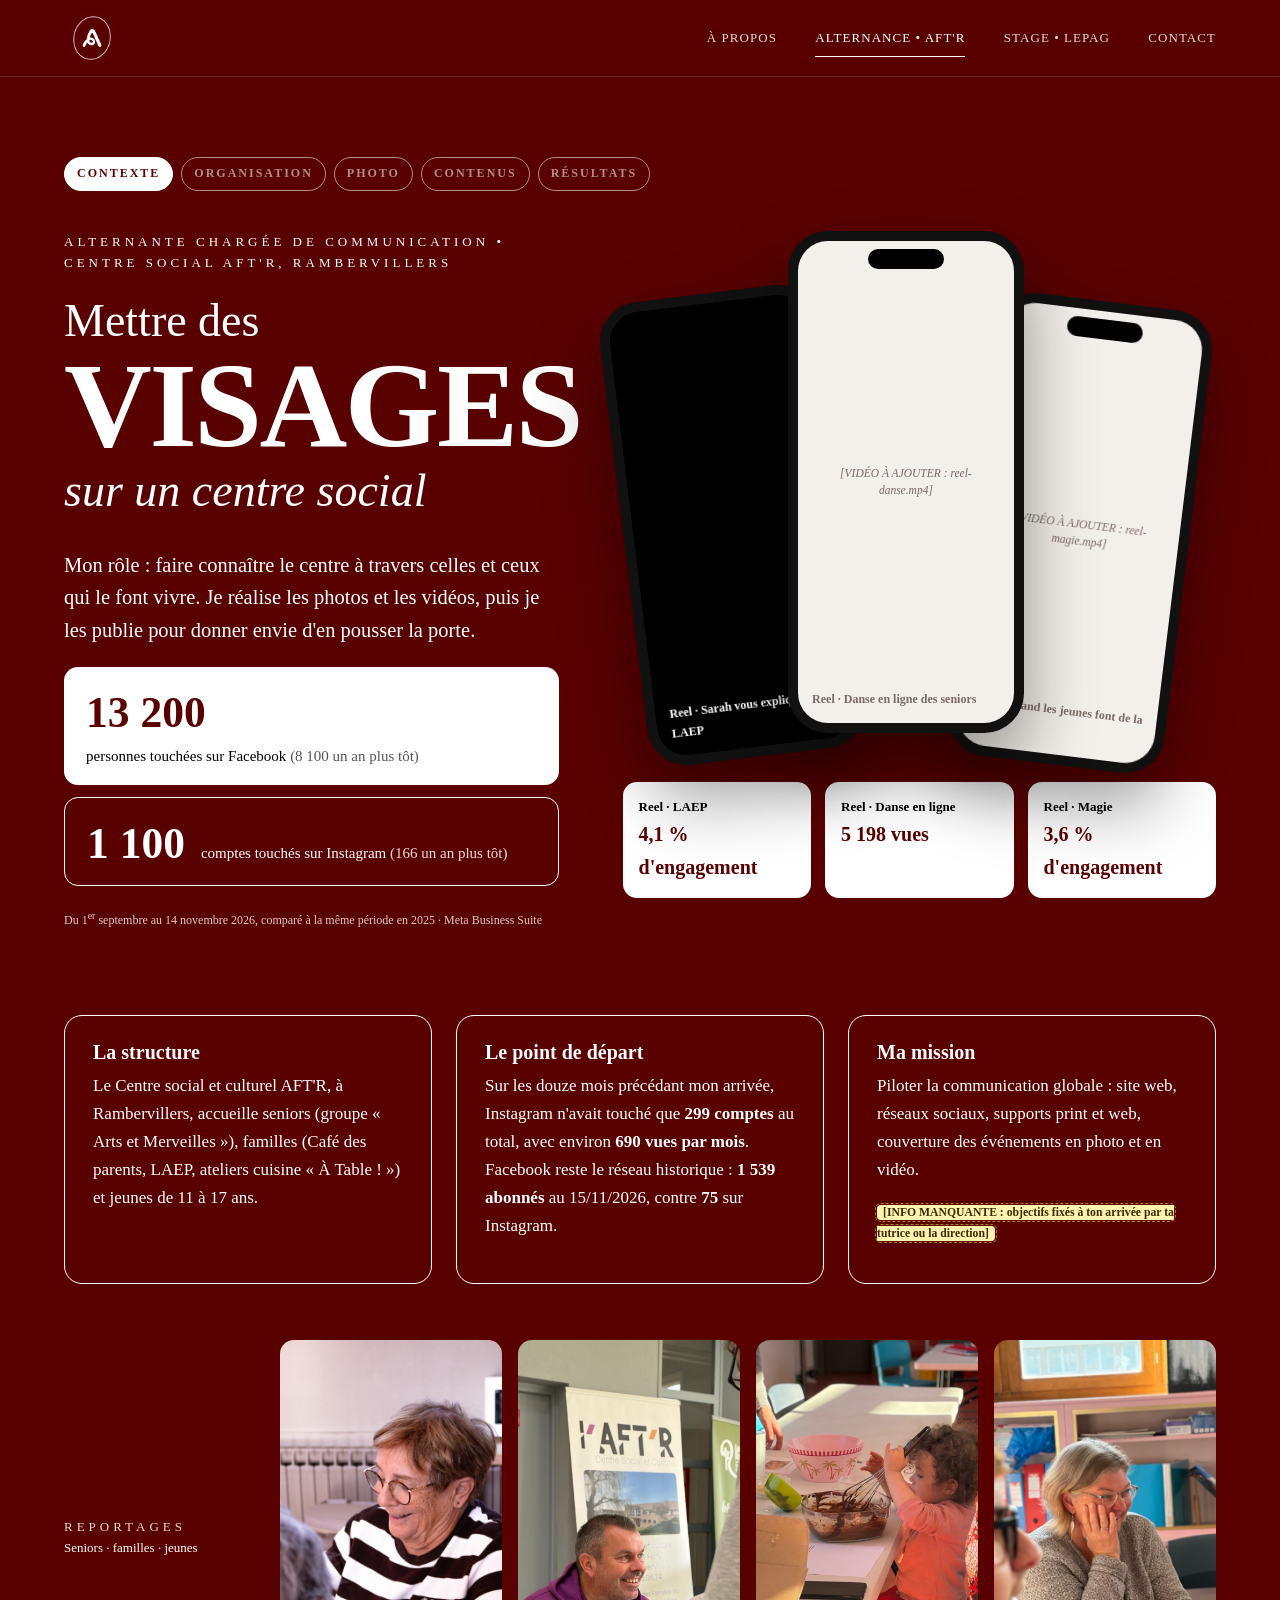
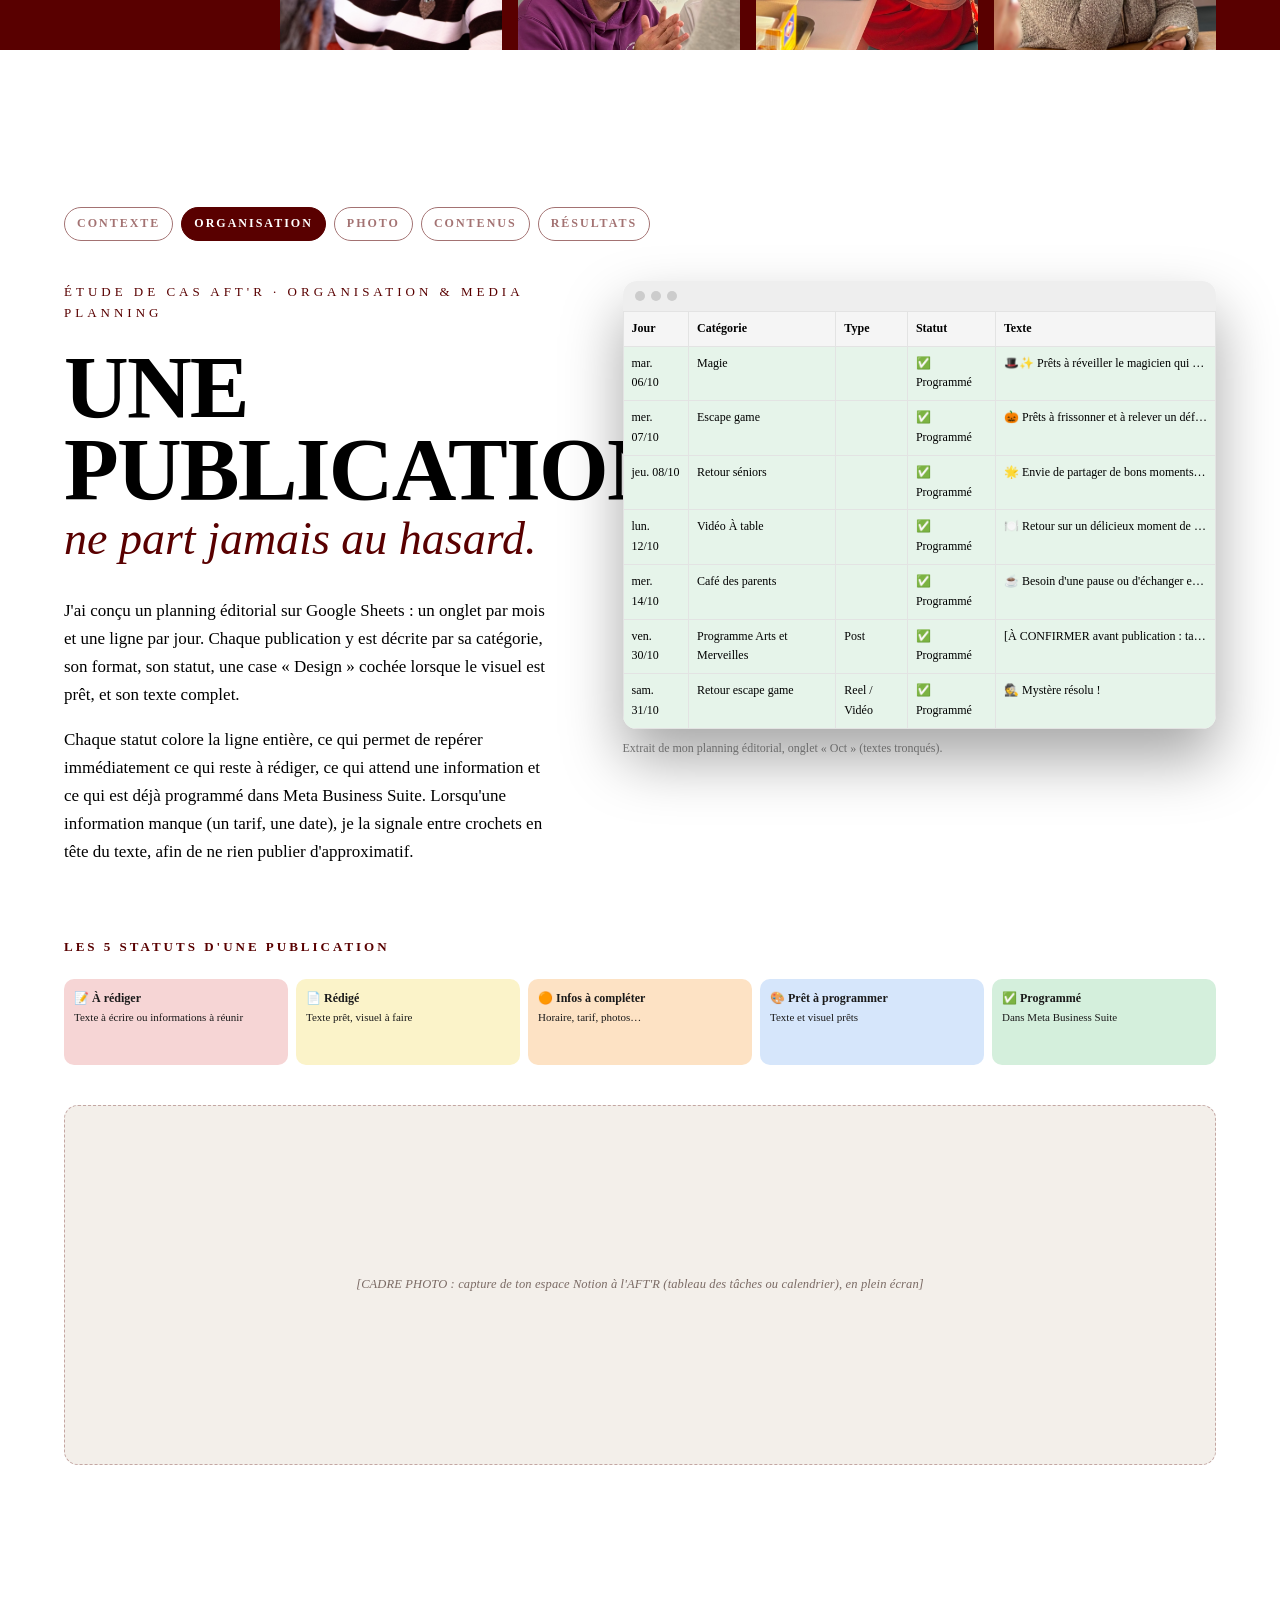
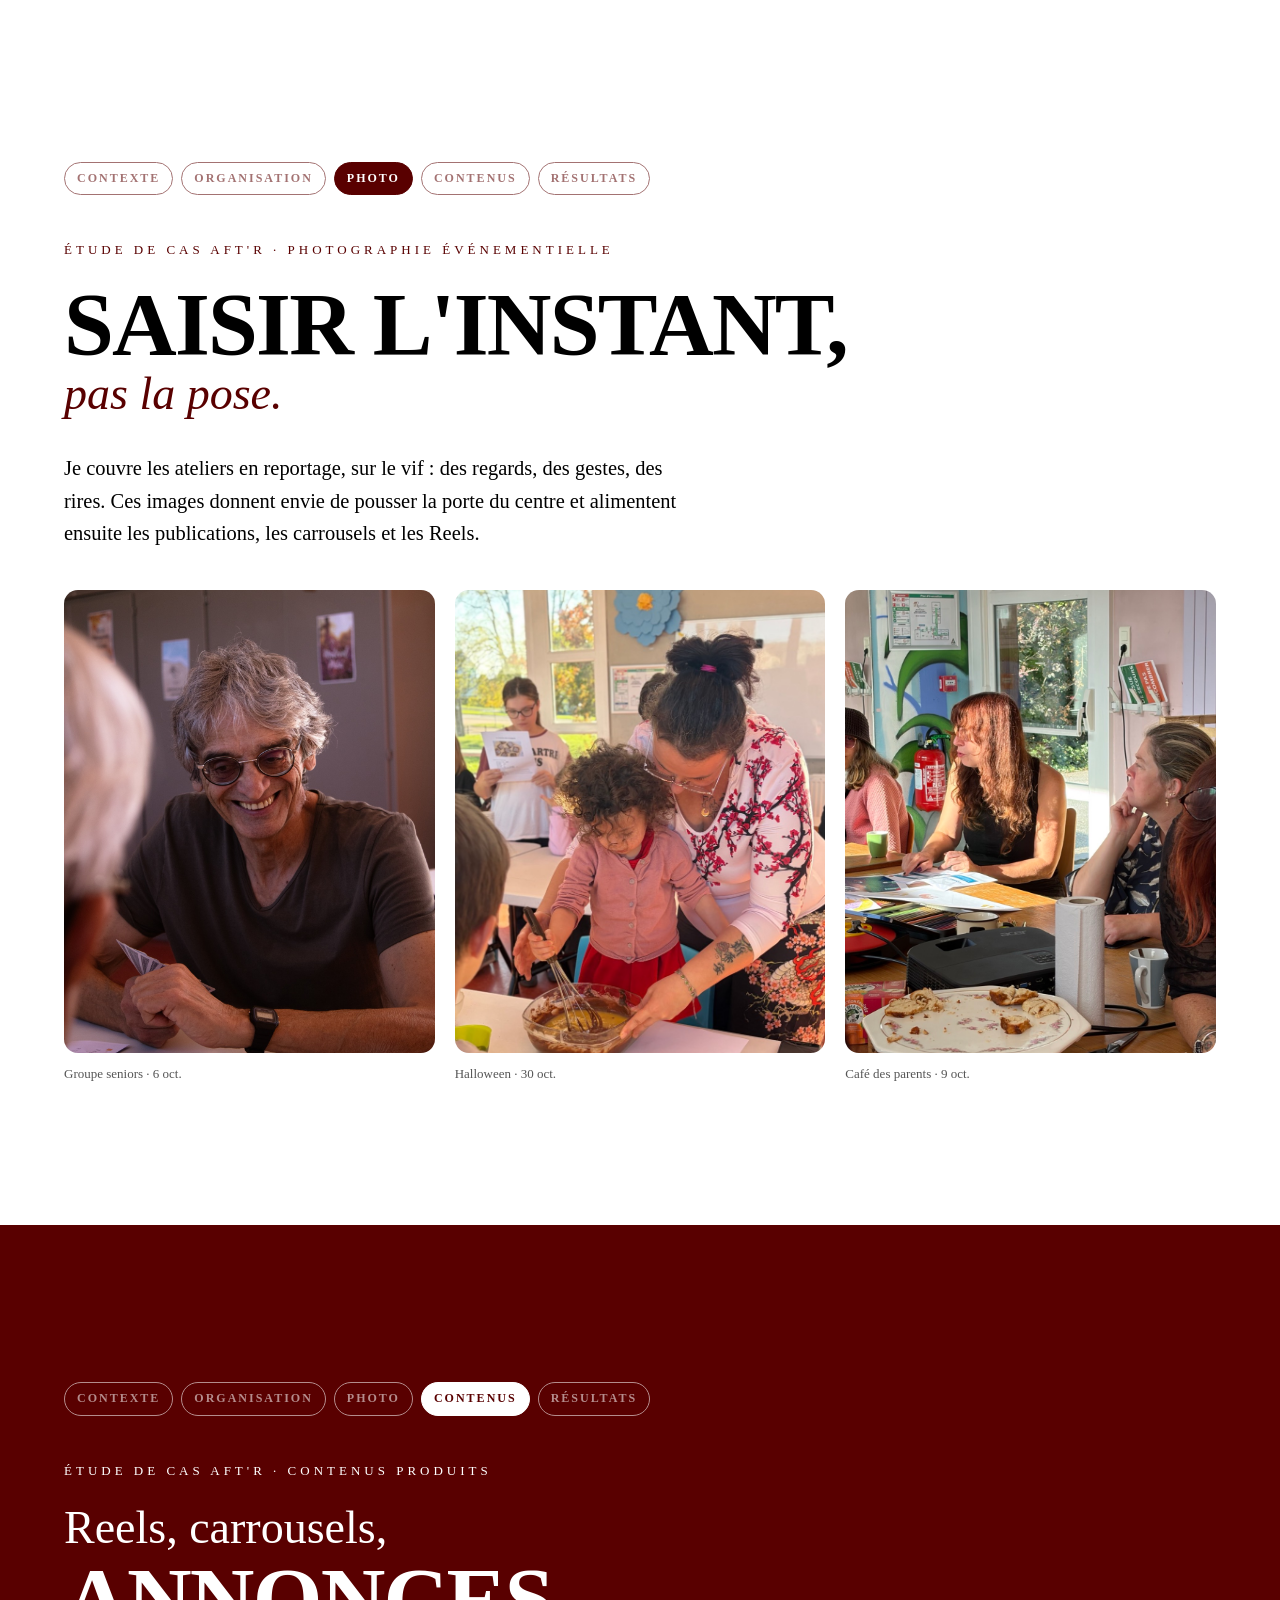
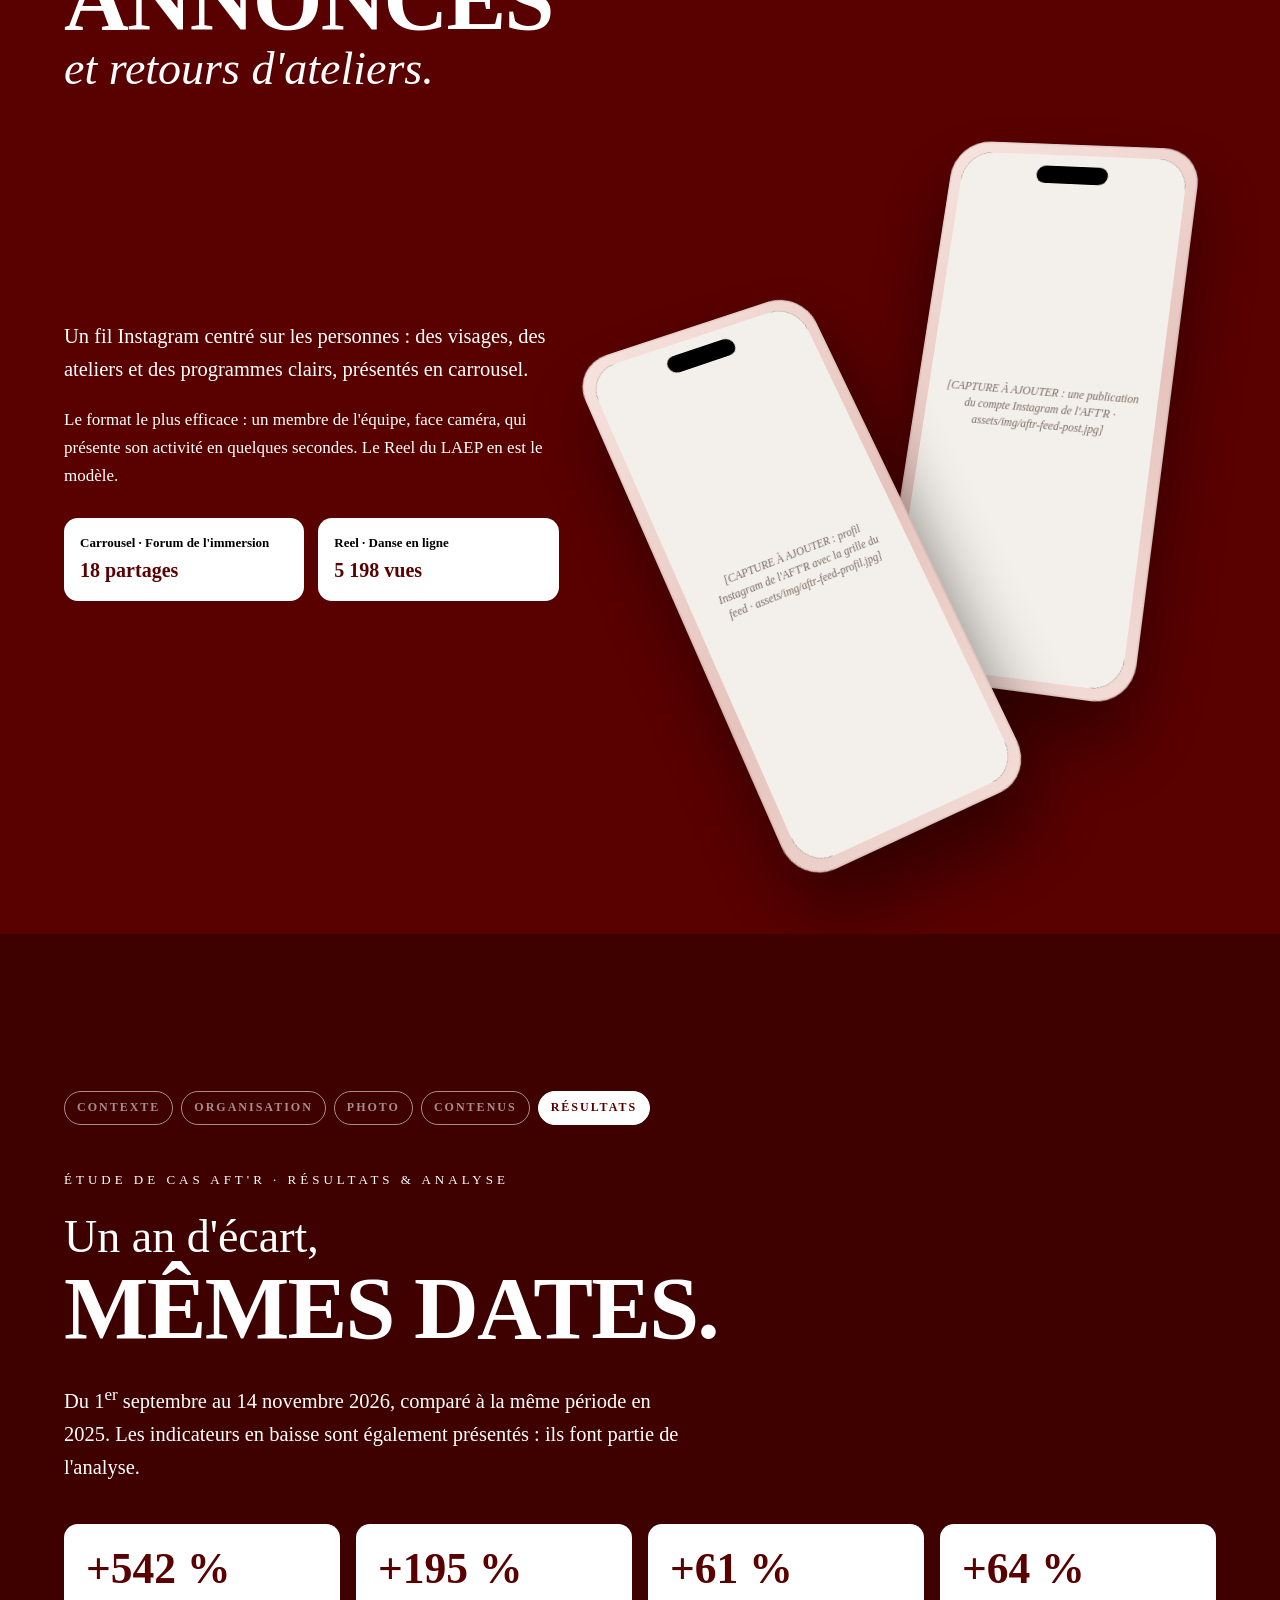
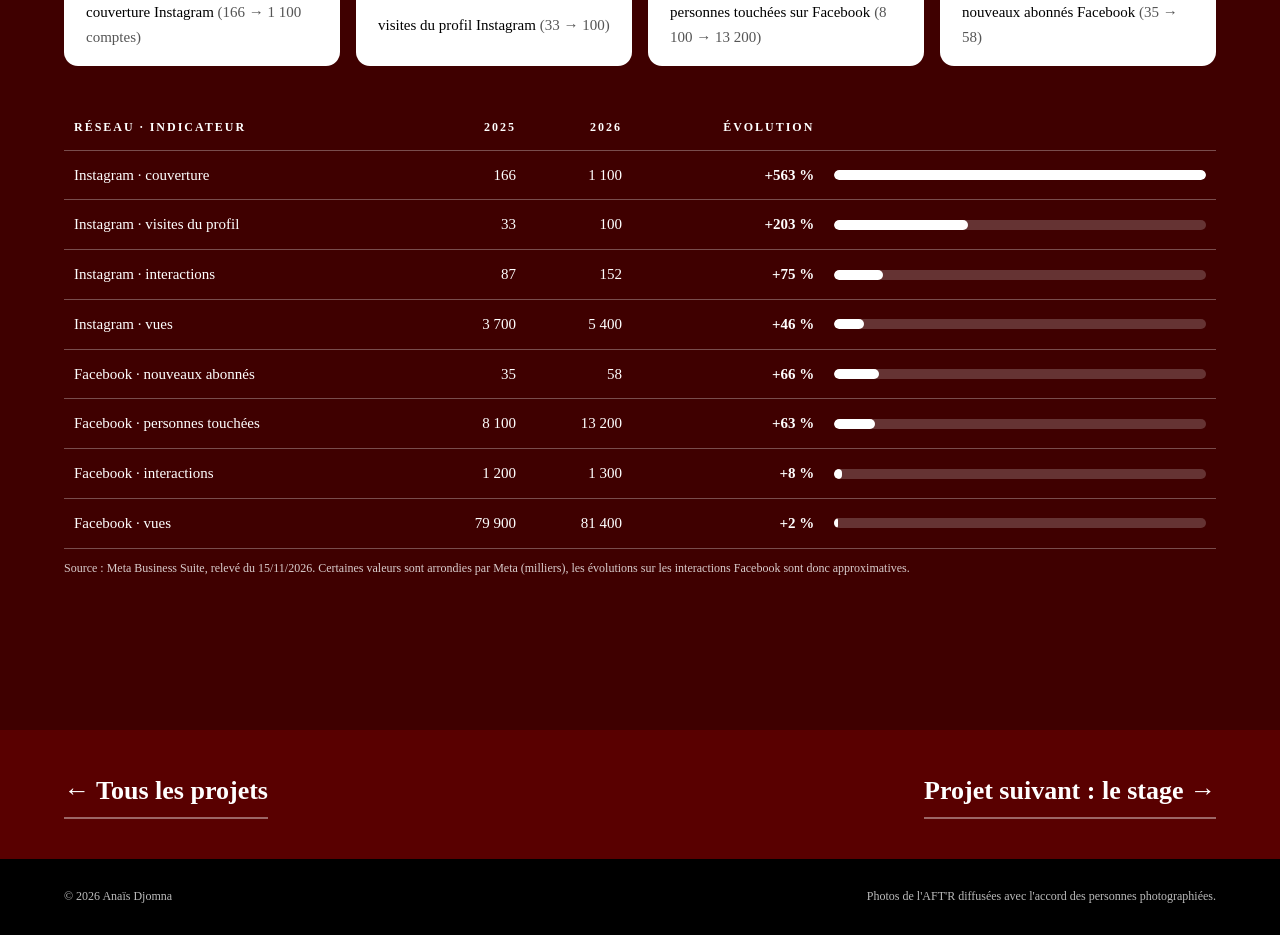
==== commit c5d2e3ec: "Logo, barre de navigation et retouches typographiques - Logotype en couverture, monogramme dans la b" ====
--- a/aftr.html
+++ b/aftr.html
@@ -12,8 +12,9 @@
     <link rel="preconnect" href="https://fonts.gstatic.com" crossorigin />
     <link
       rel="stylesheet"
-      href="https://fonts.googleapis.com/css2?family=Nunito+Sans:ital,wght@0,300;0,400;0,700;0,900;1,300&display=swap"
+      href="https://fonts.googleapis.com/css2?family=Nunito+Sans:ital,wght@0,300;0,400;0,500;0,700;0,900;1,300&display=swap"
     />
+    <link rel="icon" type="image/png" href="assets/brand/monogramme.png">
     <link rel="stylesheet" href="css/style.css" />
     <script>
       document.documentElement.classList.add("js");
@@ -22,7 +23,8 @@
   <body>
     <div class="progress" aria-hidden="true"></div>
     <header class="topbar">
-      <a href="index.html">Anaïs Djomna</a>
+      <a class="brand" href="index.html" aria-label="Anaïs Djomna, retour à l'accueil"><img src="assets/brand/monogramme-blanc.png" alt="Anaïs Djomna" width="105" height="120"></a>
+  <nav class="navbar" aria-label="Navigation principale"><a href="index.html#a-propos">À propos</a><a href="aftr.html" aria-current="page">Alternance • AFT'R</a><a href="stage.html">Stage • LEPAG</a><a href="index.html#contact">Contact</a></nav>
       <button
         class="burger"
         type="button"
--- a/css/style.css
+++ b/css/style.css
@@ -66,7 +66,7 @@
 
 .kicker {
   display: inline-block;
-  font-size: 13px; letter-spacing: 4px; text-transform: uppercase; font-weight: 700;
+  font-size: 13px; letter-spacing: 4px; text-transform: uppercase; font-weight: 500;
   margin-bottom: 22px;
 }
 .section--b .kicker { color: var(--bordeaux); }
@@ -125,7 +125,7 @@
 .cover h1 { font-size: clamp(64px, 12vw, 176px); font-weight: 900; line-height: .86; letter-spacing: -.03em; }
 .cover h1 span { display: block; }
 .cover .role { font-size: clamp(22px, 2.6vw, 34px); font-weight: 300; font-style: italic; margin: 26px 0 8px; }
-.cover .meta { font-size: 14px; letter-spacing: 3px; text-transform: uppercase; font-weight: 700; opacity: .85; }
+.cover .meta { font-size: 14px; letter-spacing: 3px; text-transform: uppercase; font-weight: 500; opacity: .85; }
 .cover-photos { position: relative; height: min(76vh, 640px); }
 .cover-photos .pola { position: absolute; }
 .cover-photos .pola:nth-child(1) { left: 0; top: 8%; width: 58%; transform: rotate(-5deg); }
@@ -583,3 +583,41 @@
 .js .reveal { transform: translateY(10px); transition: opacity .6s ease, transform .6s ease; }
 .js .reveal.is-in { transform: none; }
 .reveal.d1, .reveal.d2, .reveal.d3, .reveal.d4 { transition-delay: 0s; }
+
+/* Logo dans la barre du haut */
+.topbar a.brand { display: grid; place-items: center; width: 56px; height: 56px; padding: 0; border-radius: 50%; }
+.topbar a.brand img { display: block; height: 44px; width: auto; }
+
+/* Logo à la place du nom en couverture */
+.cover h1.cover-logo { line-height: 0; margin: 6px 0 4px; }
+.cover-logo img { display: block; width: min(100%, 780px); height: auto; }
+
+/* =========================================================
+   Barre de navigation horizontale
+   Ordinateur et tablette : liens visibles, burger masqué
+   Téléphone (< 700 px) : menu burger comme avant
+   ========================================================= */
+.navbar { display: none; }
+@media (min-width: 700px) {
+  html { scroll-padding-top: 84px; }
+  .topbar {
+    pointer-events: auto; padding-top: 10px; padding-bottom: 10px;
+    background: rgba(89, 0, 0, .94); -webkit-backdrop-filter: blur(8px); backdrop-filter: blur(8px);
+    box-shadow: 0 1px 0 rgba(255,255,255,.12);
+  }
+  .topbar .burger { display: none; }
+  .navbar { display: flex; align-items: center; gap: clamp(18px, 3vw, 40px); }
+  .topbar .navbar a {
+    background: none; box-shadow: none; border-radius: 0;
+    color: #fff; text-decoration: none; font-size: 13px; font-weight: 500; letter-spacing: .08em; text-transform: uppercase;
+    padding: 8px 0; border-bottom: 1.5px solid transparent; transition: border-color .25s, opacity .25s; opacity: .85;
+  }
+  .topbar .navbar a:hover, .topbar .navbar a:focus-visible { opacity: 1; border-bottom-color: rgba(255,255,255,.7); outline: none; }
+  .topbar .navbar a[aria-current="page"] { opacity: 1; border-bottom-color: #fff; }
+  .topbar a.brand { box-shadow: none; }
+}
+
+/* Barre du haut : disparaît en descendant, revient en remontant */
+.topbar { transition: transform .35s var(--ease); will-change: transform; }
+.topbar.is-hidden { transform: translateY(-110%); }
+@media (prefers-reduced-motion: reduce) { .topbar { transition: none; } }
